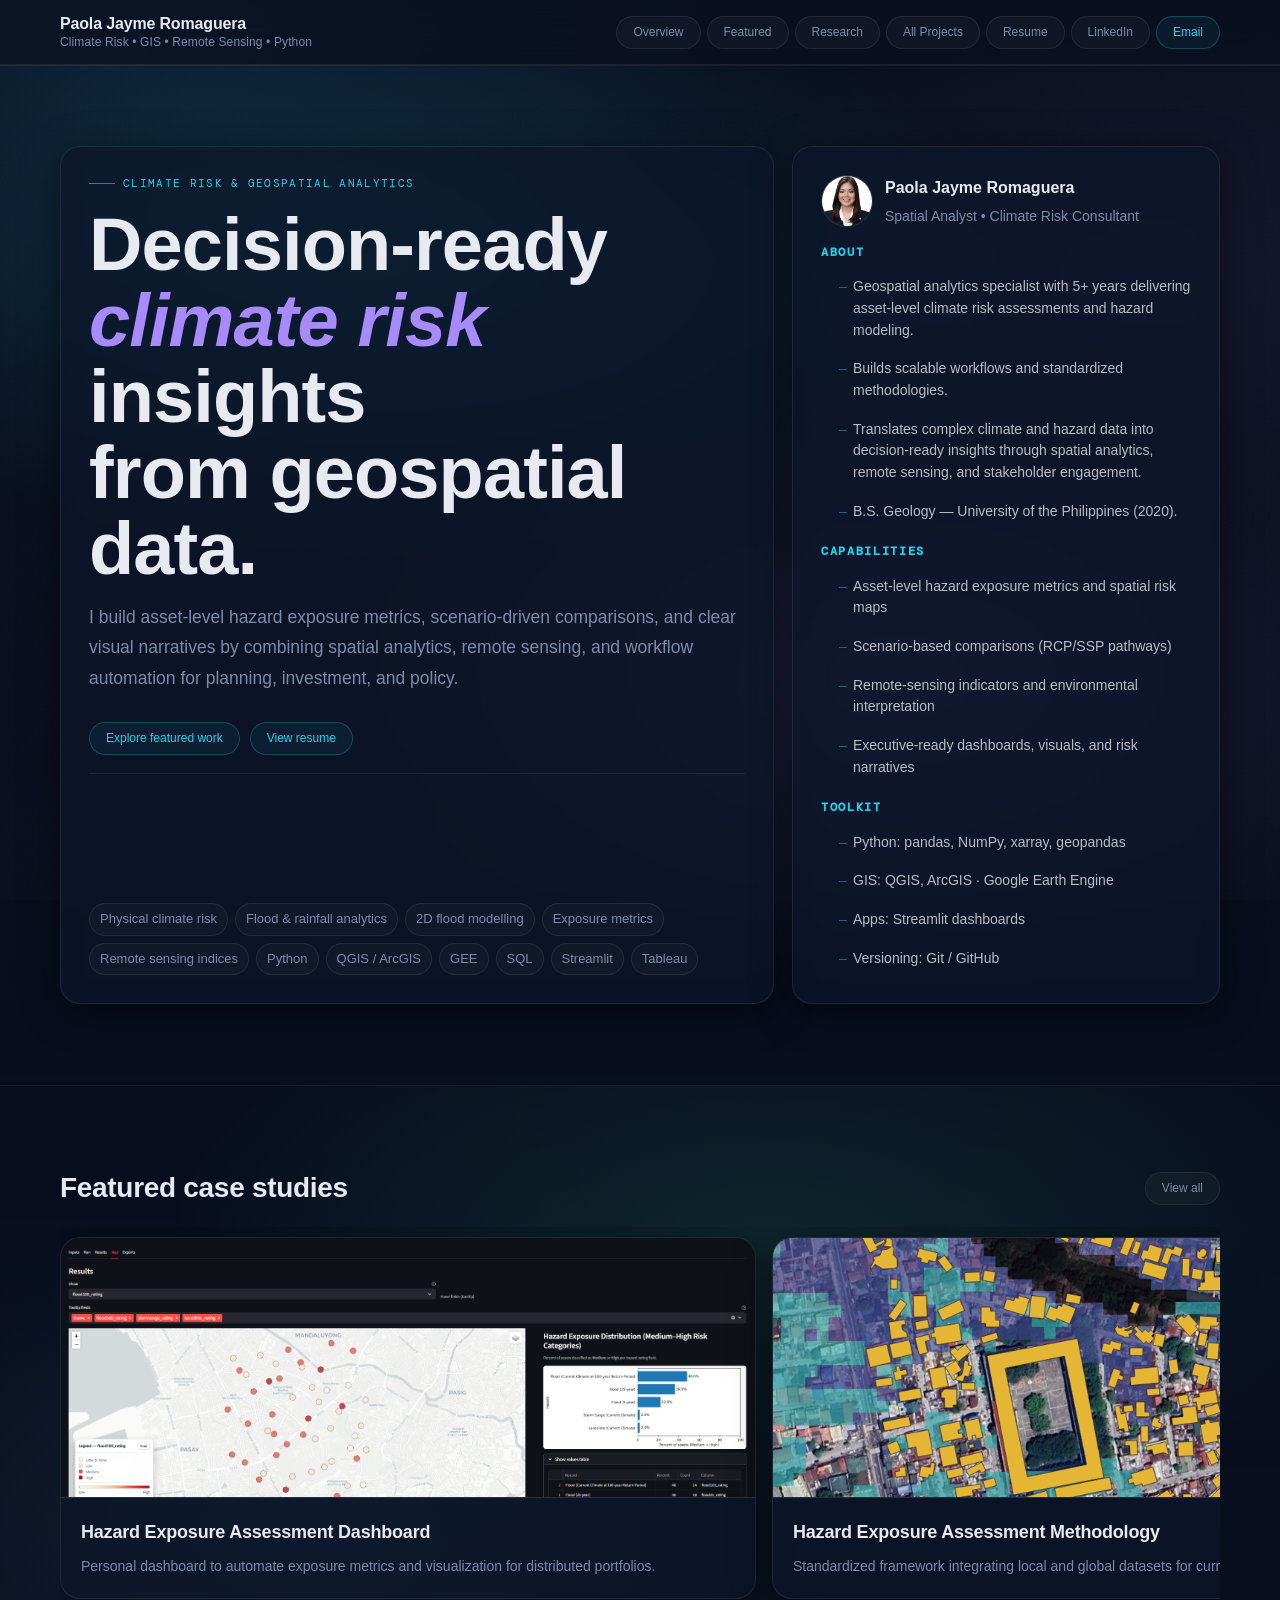
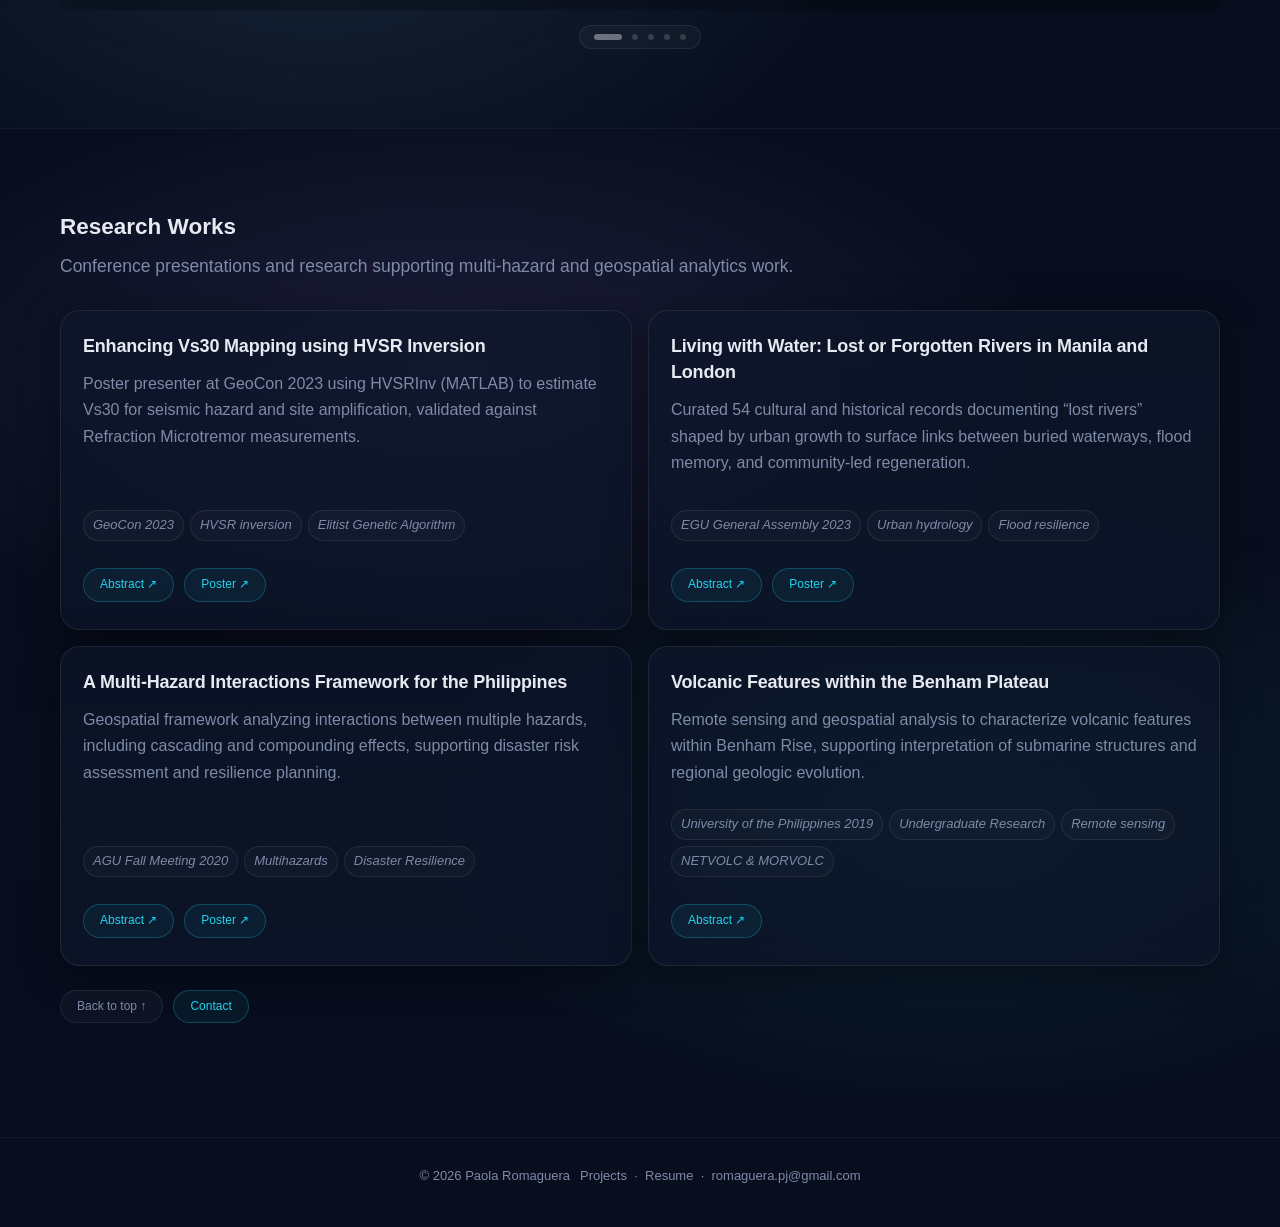
==== index.html @ 44c932e2 "Update index.html" ====
<!DOCTYPE html>
<html lang="en">
<head>
  <meta charset="utf-8" />
  <meta name="viewport" content="width=device-width,initial-scale=1" />
  <title>Paola Jayme Romaguera | Climate Risk &amp; Geospatial Analytics</title>
  <meta name="description" content="Portfolio of Paola Romaguera — climate risk modeling, GIS, remote sensing, and geospatial analytics for evidence-based decision-making." />

  <meta property="og:type" content="website" />
  <meta property="og:site_name" content="Paola Jayme Romaguera" />
  <meta property="og:title" content="Paola Jayme Romaguera | Climate Risk • GIS • Remote Sensing • Python" />
  <meta property="og:description" content="Portfolio: climate risk analytics, GIS automation, remote sensing, and multi-hazard exposure assessments." />
  <meta property="og:url" content="https://pjmromaguera.github.io/" />
  <meta property="og:image" content="https://pjmromaguera.github.io/assets/og-home.png" />
  <meta property="og:image:width" content="1200" />
  <meta property="og:image:height" content="630" />

  <link rel="stylesheet" href="style.css" />

  <link rel="preconnect" href="https://fonts.googleapis.com" />
  <link rel="preconnect" href="https://fonts.gstatic.com" crossorigin />
  <link href="https://fonts.googleapis.com/css2?family=DM+Serif+Display:ital@0;1&family=DM+Mono:wght@400;500&family=Instrument+Sans:ital,wght@0,400;0,500;0,600;1,400&display=swap" rel="stylesheet" />

  <style>
    :root{
      --bg:#080e1e;
      --surface:rgba(13,22,42,.70);
      --surface2:rgba(255,255,255,.03);
      --line:rgba(255,255,255,.08);
      --line2:rgba(255,255,255,.04);
      --text:#e8eaf2;
      --muted:#7e8ba8;
      --accent:#22d3ee;
      --accent2:#a78bfa;
      --accent3:#34d399;
      --radius:18px;
      --shadow:0 8px 40px rgba(0,0,0,.45);
    }

    *,*::before,*::after{ box-sizing:border-box; margin:0; padding:0; }

    html{
      scroll-behavior:smooth;
      background:var(--bg);
      color:var(--text);
      font-family:'Instrument Sans',sans-serif;
      font-size:15px;
      line-height:1.65;
    }

    body{
      min-height:100vh;
      background:
        radial-gradient(ellipse 1100px 600px at 10% 5%, rgba(34,211,238,.10), transparent 55%),
        radial-gradient(ellipse 800px 500px at 90% 30%, rgba(167,139,250,.09), transparent 55%),
        var(--bg);
    }

    body::before{
      content:'';
      position:fixed;
      inset:0;
      background-image:url("data:image/svg+xml,%3Csvg xmlns='http://www.w3.org/2000/svg' width='200' height='200'%3E%3Cfilter id='n'%3E%3CfeTurbulence type='fractalNoise' baseFrequency='0.75' numOctaves='4' stitchTiles='stitch'/%3E%3C/filter%3E%3Crect width='200' height='200' filter='url(%23n)' opacity='0.03'/%3E%3C/svg%3E");
      pointer-events:none;
      z-index:0;
    }

    a{ color:var(--accent); text-decoration:none; }
    a:hover{ text-decoration:underline; }

    @media (prefers-reduced-motion: reduce){
      html{ scroll-behavior:auto; }
      .reveal{ opacity:1 !important; transform:none !important; transition:none !important; }
      .hcard{ transition:none !important; }
      .hcard:hover{ transform:none !important; }
      .hcard-media img{ transition:none !important; }
      .parallax{ transform:none !important; }
    }

    .container{ position:relative; z-index:1; }
    .wide{ max-width:1200px; margin:0 auto; padding:0 20px; }
    body .container{ max-width:none; padding:0; }

    .nav{
      position:sticky;
      top:0;
      z-index:1000;
      background:rgba(11,16,32,.72);
      backdrop-filter:blur(14px);
      -webkit-backdrop-filter:blur(14px);
      border-bottom:1px solid var(--line);
      padding:14px;
      margin: 0;
    }

    .nav .wide{
      display:flex;
      align-items:center;
      justify-content:space-between;
      gap:25px;
    }

    .brand-name{
      display:flex;
      flex-direction:column;
      line-height:1.3;
    }
    .brand-name strong{
      font-size:16px;
      font-weight:700;
      color:var(--text);
      letter-spacing:-.01em;
    }
    .brand-name span{
      font-size:12px;
      color:var(--muted);
    }

    html, body{ overflow-x: visible; }

    .nav-links{
      display:flex;
      align-items:center;
      gap:6px;
      flex-wrap:wrap;
    }

    .pill{
      display:inline-flex;
      align-items:center;
      padding:6px 16px;
      border:1px solid var(--line);
      border-radius:999px;
      font-size:12px;
      font-weight:500;
      color:var(--muted);
      background:rgba(255,255,255,.03);
      transition:color .18s, border-color .18s, background .18s;
      cursor:pointer;
      text-decoration:none;
      white-space:nowrap;
    }
    .pill:hover{
      color:var(--text);
      border-color:rgba(255,255,255,.18);
      background:rgba(255,255,255,.06);
      text-decoration:none;
    }
    .pill.primary{
      color:var(--accent);
      border-color:rgba(34,211,238,.25);
      background:rgba(34,211,238,.06);
    }
    .pill.primary:hover{
      background:rgba(34,211,238,.12);
      border-color:rgba(34,211,238,.4);
    }
    .pill[aria-current="page"]{
      color:var(--text);
      border-color:rgba(255,255,255,.18);
      background:rgba(255,255,255,.06);
    }

    .chapter{
      padding:80px 0;
      position:relative;
      background:transparent;
      border-top:1px solid rgba(255,255,255,.06);
    }
    @media (max-width:860px){
      .chapter{ padding:52px 0; }
    }

    .chapter::after{
      content:"";
      position:absolute;
      inset:0;
      background:var(--scene-bg, transparent);
      pointer-events:none;
      z-index:0;
    }
    .chapter > *{ position:relative; z-index:1; }

    #top{ --scene-bg:
      radial-gradient(1200px 520px at 30% 20%, rgba(34,211,238,.14), transparent 55%),
      radial-gradient(900px 520px at 70% 60%, rgba(167,139,250,.12), transparent 60%),
      linear-gradient(180deg, rgba(11,16,32,.22), rgba(11,16,32,0));
    }

    #featured{ --scene-bg:
      radial-gradient(1100px 520px at 60% 25%, rgba(52,211,153,.12), transparent 55%),
      radial-gradient(900px 520px at 25% 70%, rgba(125,211,252,.10), transparent 60%),
      linear-gradient(180deg, rgba(11,16,32,.18), rgba(11,16,32,0));
    }

    #research{ --scene-bg:
      radial-gradient(1100px 520px at 35% 25%, rgba(167,139,250,.13), transparent 55%),
      radial-gradient(900px 520px at 75% 70%, rgba(34,211,238,.10), transparent 60%),
      linear-gradient(180deg, rgba(11,16,32,.18), rgba(11,16,32,0));
    }

    .hero-grid{
      display:grid;
      grid-template-columns:1.25fr .75fr;
      gap:18px;
      align-items:stretch;
    }
    @media (max-width:980px){
      .hero-grid{ grid-template-columns:1fr; }
    }

    .feature{
      border:1px solid var(--line);
      border-radius:calc(var(--radius) + 2px);
      background:var(--surface);
      box-shadow:var(--shadow);
      padding:28px;
      overflow:hidden;
      display:flex;
      flex-direction:column;
      backdrop-filter:blur(10px);
      -webkit-backdrop-filter:blur(10px);
    }

    .feature-left .tags{ margin-top:auto; }
    .feature-right{ justify-content:space-between; }

    .header-eyebrow{
      display:inline-flex;
      align-items:center;
      gap:8px;
      font-family:'DM Mono', monospace;
      font-size:11px;
      letter-spacing:.12em;
      text-transform:uppercase;
      color:var(--accent);
      margin-bottom:14px;
      align-self:flex-start;
    }
    .header-eyebrow::before{
      content:'';
      display:inline-block;
      width:26px;
      height:1px;
      background:var(--accent);
      opacity:.6;
    }

    .super{
      font-size:clamp(40px, 6vw, 74px);
      line-height:1.03;
      letter-spacing:-.9px;
      margin:0 0 14px;
    }
    .super em{ font-style:italic; color:var(--accent2); }

    .lede2{
      color:var(--muted);
      font-size:clamp(14px, 1.45vw, 17.5px);
      max-width:76ch;
      margin:0 0 18px;
      line-height:1.75;
    }

    .sep{
      border:none;
      border-top:1px solid var(--line);
      margin:20px 0;
    }

    .tags{
      display:flex;
      flex-wrap:wrap;
      gap:7px;
    }
    .tag{
      font-size:13px;
      padding:5px 10px;
      border:1px solid var(--line);
      border-radius:999px;
      color:var(--muted);
      background:rgba(255,255,255,.025);
      white-space:nowrap;
    }

    .profile{
      display:flex;
      align-items:center;
      gap:12px;
      margin-bottom:16px;
    }
    .avatar{
      width:52px;
      height:52px;
      border-radius:50%;
      overflow:hidden;
      flex-shrink:0;
      border:1.5px solid var(--line);
    }
    .avatar img{ width:100%; height:100%; object-fit:cover; display:block; }

    .profile-meta{
      display:flex;
      
      flex-direction:column;
      gap:2px;
    }
    .profile-meta strong{ font-size:16px; font-weight:600; color:var(--text); }
    .profile-meta span{ font-size:14px; color:var(--muted); }

    .quicklist{ margin-bottom:14px; }
    .quicklist:last-child{ margin-bottom:0; }
    .quicklist h3{
      font-family:'DM Mono', monospace;
      font-size:12px;
      letter-spacing:.14em;
      text-transform:uppercase;
      color:var(--accent);
      margin-bottom:8px;
    }
    .quicklist ul{
      list-style:none;
      display:flex;
      flex-direction:column;
      gap:5px;
    }
    .quicklist ul li{
      font-size:14px;
      color:rgba(232,234,242,.78);
      padding-left:14px;
      position:relative;
      line-height:1.55;
    }
    .quicklist ul li::before{
      content:'–';
      position:absolute;
      left:0;
      color:var(--accent);
      opacity:.45;
    }

    .row{
      display:flex;
      gap:10px;
      align-items:center;
      flex-wrap:wrap;
      margin-top:10px;
    }

    .reveal{
      opacity:0;
      transform:translateY(18px);
      transition:opacity .75s ease, transform .75s ease;
      will-change:opacity, transform;
    }
    .reveal.in{
      opacity:1;
      transform:translateY(0);
    }

    .parallax{ will-change:transform; transform:translateY(0px); }

    .section-head{
      display:flex;
      align-items:center;
      justify-content:space-between;
      gap:12px;
      margin-bottom:16px;
    }
    .section-head h2{
      margin:0;
   
      font-size:28px;
      letter-spacing:-.3px;
    }

    .carousel{ margin-top:4px; }

    .carousel-track{
      display:flex;
      gap:16px;
      overflow-x:auto;
      overflow-y:hidden;
      padding:10px 0 12px;
      scroll-snap-type:x mandatory;
      scroll-padding:50%;
      -webkit-overflow-scrolling:touch;
      scrollbar-width:none;
      cursor:grab;
    }
    .carousel-track:active{ cursor:grabbing; }
    .carousel-track::-webkit-scrollbar{ display:none; }

    .carousel-track .hcard{
      scroll-snap-align:center;
      flex:0 0 72%;
      max-width:720px;
    }
    @media (min-width:1100px){
      .carousel-track .hcard{ flex-basis:60%; max-width:760px; }
    }
    @media (max-width:640px){
      .carousel-track .hcard{ flex-basis:90%; max-width:none; }
    }

    .hcard{
      display:flex;
      flex-direction:column;
      border:1px solid var(--line);
      border-radius:calc(var(--radius) + 2px);
      background:var(--surface);
      box-shadow:var(--shadow);
      overflow:hidden;
      text-decoration:none;
      color:var(--text);
      transition:transform .2s ease, box-shadow .2s ease;
      backdrop-filter:blur(10px);
      -webkit-backdrop-filter:blur(10px);
    }
    .hcard:hover{
      transform:translateY(-4px);
      box-shadow:0 20px 60px rgba(0,0,0,.5);
      text-decoration:none;
    }
    .hcard-media{
      height:260px;
      border-bottom:1px solid var(--line);
      overflow:hidden;
      background:rgba(255,255,255,.03);
      flex-shrink:0;
    }
    .hcard-media img{
      width:100%;
      height:100%;
      object-fit:cover;
      display:block;
      transition:transform .4s ease;
    }
    .hcard:hover .hcard-media img{ transform:scale(1.03); }

    .hcard-body{ padding:20px; }
    .hcard-body h3{
      margin:0 0 8px;
      font-size:18px;
      letter-spacing:-.2px;
      color:var(--text);
    }
    .hcard-body p{
      margin:0;
      color:var(--muted);
      font-size:14px;
      line-height:1.65;
    }

    .carousel-indicator{
      display:flex;
      justify-content:center;
      margin-top:14px;
    }
    .indicator-track{
      display:flex;
      align-items:center;
      gap:10px;
      padding:8px 14px;
      border:1px solid var(--line);
      background:rgba(255,255,255,.03);
      border-radius:999px;
    }
    .ind-dot{
      width:6px;
      height:6px;
      border-radius:999px;
      background:rgba(255,255,255,.18);
      transition:width .22s ease, background .22s ease;
      opacity:.85;
      cursor:pointer;
    }
    .ind-dot.active{
      width:28px;
      background:rgba(255,255,255,.38);
      opacity:1;
    }

    .research-row{
      display:grid;
      grid-template-columns:repeat(2, minmax(0, 1fr));
      gap:16px;
      margin-top:28px;
    }
    @media (max-width:820px){
      .research-row{ grid-template-columns:1fr; }
    }

    .research-card{
      border:1px solid var(--line);
      border-radius:calc(var(--radius) + 2px);
      background:var(--surface);
      padding:22px;
      display:flex;
      flex-direction:column;
      gap:12px;
      transition:border-color .2s, transform .2s ease;
      backdrop-filter:blur(10px);
      -webkit-backdrop-filter:blur(10px);
    }
    .research-card:hover{
      border-color:rgba(255,255,255,.16);
      transform:translateY(-2px);
    }
    .research-card h3{
      font-size:18px;
      font-weight:600;
      line-height:1.45;
      color:var(--text);
      margin:0;
    }
    .research-card p{
      font-size:16px;
      color:var(--muted);
      line-height:1.65;
      margin:0;
      flex:1;
    }

    .kws{ display:flex; flex-wrap:wrap; gap:6px; }
    .kw{
      display:inline-flex;
      align-items:center;
      padding:4px 9px;
      border:1px solid var(--line);
      border-radius:999px;
      font-size:13px;
      color:var(--muted);
      background:rgba(255,255,255,.025);
      white-space:nowrap;
    }
    .kw em{ font-style:italic; }

    .footer{
      padding:28px 0 40px;
      border-top:1px solid var(--line2);
    }
    .footer-inner{
      display:flex;
      justify-content:space-between;
      align-items:center;
      gap:10px;
      flex-wrap:wrap;
      font-size:13px;
      color:var(--muted);
    }
    .footer-inner a{ color:var(--muted); }
    .footer-inner a:hover{ color:var(--text); }
  </style>
</head>

<body>
  <div class="container">

<header class="nav" role="navigation">
  <div class="wide" style="display:flex;align-items:center;justify-content:space-between;gap:16px;">
    <div class="brand">
      <div class="brand-name">
        <strong>Paola Jayme Romaguera</strong>
        <span>Climate Risk • GIS • Remote Sensing • Python</span>
      </div>
    </div>

    <nav class="nav-links" aria-label="Primary">
      <a class="pill" href="index.html#top">Overview</a>
      <a class="pill" href="index.html#featured">Featured</a>
      <a class="pill" href="index.html#research">Research</a>
      <a class="pill" href="projects.html">All Projects</a>
      <a class="pill" href="resume.html">Resume</a>
      <a class="pill" href="https://www.linkedin.com/in/pjromaguera" target="_blank" rel="noopener">LinkedIn</a>
      <a class="pill primary" href="mailto:romaguera.pj@gmail.com">Email</a>
    </nav>
  </div>
</header>

    <main>

      <section class="chapter" id="top" aria-labelledby="overview-heading">
        <div class="wide">
          <div class="hero-grid">

            <div class="feature feature-left reveal">
              <div class="header-eyebrow">Climate Risk &amp; Geospatial Analytics</div>

              <h1 class="super" id="overview-heading">
                Decision-ready <em>climate risk</em> insights<br />
                from geospatial data.
              </h1>

              <p class="lede2">
                I build asset-level hazard exposure metrics, scenario-driven comparisons, and clear visual narratives by
                combining spatial analytics, remote sensing, and workflow automation for planning, investment, and policy.
              </p>

              <div class="row">
                <a class="pill primary" href="#featured">Explore featured work</a>
                <a class="pill primary" href="resume.html">View resume</a>
              </div>

              <hr class="sep" aria-hidden="true" />

              <div class="tags" aria-label="Skills and tools">
                <span class="tag">Physical climate risk</span>
                <span class="tag">Flood &amp; rainfall analytics</span>
                <span class="tag">2D flood modelling</span>
                <span class="tag">Exposure metrics</span>
                <span class="tag">Remote sensing indices</span>
                <span class="tag">Python</span>
                <span class="tag">QGIS / ArcGIS</span>
                <span class="tag">GEE</span>
                <span class="tag">SQL</span>
                <span class="tag">Streamlit</span>
                <span class="tag">Tableau</span>
              </div>
            </div>

 <div class="feature feature-right reveal">
            <div class="profile">
              <div class="avatar">
                <img
                  src="assets/romaguera-headshot.jpg"
                  alt="Headshot of Paola Romaguera"
                  width="52" height="52"
                  loading="eager"
                />
              </div>
              <div class="profile-meta">
                <strong>Paola Jayme Romaguera</strong>
                <span>Spatial Analyst • Climate Risk Consultant</span>
              </div>
            </div>

            <div class="quicklist">
              <h3>About</h3>
              <ul>
                <li>Geospatial analytics specialist with 5+ years delivering asset-level climate risk assessments and hazard modeling.</li>
                <li>Builds scalable workflows and standardized methodologies.</li>
                <li>Translates complex climate and hazard data into decision-ready insights through spatial analytics, remote sensing, and stakeholder engagement.</li>
                <li>B.S. Geology — University of the Philippines (2020).</li>
              </ul>
            </div>

            <div class="quicklist">
              <h3>Capabilities</h3>
              <ul>
                <li>Asset-level hazard exposure metrics and spatial risk maps</li>
                <li>Scenario-based comparisons (RCP/SSP pathways)</li>
                <li>Remote-sensing indicators and environmental interpretation</li>
                <li>Executive-ready dashboards, visuals, and risk narratives</li>
              </ul>
            </div>

            <div class="quicklist">
              <h3>Toolkit</h3>
              <ul>
                <li>Python: pandas, NumPy, xarray, geopandas</li>
                <li>GIS: QGIS, ArcGIS · Google Earth Engine</li>
                <li>Apps: Streamlit dashboards</li>
                <li>Versioning: Git / GitHub</li>
              </ul>
            </div>
          </div>

        </div>
      </div>
    </section>


      <section class="chapter" id="featured" aria-labelledby="featured-heading">
        <div class="wide">

          <div class="section-head reveal">
            <h2 id="featured-heading">Featured case studies</h2>
            <a class="pill" href="projects.html">View all</a>
          </div>

          <div class="carousel reveal" role="region" aria-roledescription="carousel" aria-label="Featured projects">
            <div class="carousel-track" id="featuredTrack" aria-live="polite">

              <a class="hcard" href="project-dashboard.html">
                <div class="hcard-media">
                  <img src="assets/app-cover.png" alt="Hazard Exposure Dashboard cover" width="720" height="260" loading="lazy" />
                </div>
                <div class="hcard-body">
                  <h3>Hazard Exposure Assessment Dashboard</h3>
                  <p>Personal dashboard to automate exposure metrics and visualization for distributed portfolios.</p>
                </div>
              </a>

              <a class="hcard" href="project-methodology.html">
                <div class="hcard-media">
                  <img src="assets/method-cover.png" alt="Methodology cover" width="720" height="260" loading="lazy" />
                </div>
                <div class="hcard-body">
                  <h3>Hazard Exposure Assessment Methodology</h3>
                  <p>Standardized framework integrating local and global datasets for current and future scenarios.</p>
                </div>
              </a>

              <a class="hcard" href="project-turbidity.html">
                <div class="hcard-media">
                  <img src="assets/turbidity.png" alt="Turbidity cover" width="720" height="260" loading="lazy" />
                </div>
                <div class="hcard-body">
                  <h3>River Turbidity Assessment</h3>
                  <p>Mapped turbidity patterns in GEE to identify potential siltation zones.</p>
                </div>
              </a>

              <a class="hcard" href="project-flo2d.html">
                <div class="hcard-media">
                  <img src="assets/Flood Modelling.png" alt="FLO-2D cover" width="720" height="260" loading="lazy" />
                </div>
                <div class="hcard-body">
                  <h3>2D Flood Modeling (FLO-2D)</h3>
                  <p>Hydrodynamic simulations producing flood depth and extent maps.</p>
                </div>
              </a>

              <a class="hcard" href="project-eddies.html">
                <div class="hcard-media">
                  <img src="assets/eddies.png" alt="Eddies cover" width="720" height="260" loading="lazy" />
                </div>
                <div class="hcard-body">
                  <h3>Ocean Eddy Detection</h3>
                  <p>Processed multi-year NetCDF datasets to detect mesoscale eddies and track lifecycle evolution.</p>
                </div>
              </a>

            </div>

            <div class="carousel-indicator" aria-hidden="true">
              <div class="indicator-track" id="indicatorTrack"></div>
            </div>
          </div>

        </div>
      </section>

      <section class="chapter" id="research" aria-labelledby="research-heading">
        <div class="wide">

          <div class="reveal">
            <h2 id="research-heading" style="margin:0 0 6px;">Research Works</h2>
            <p class="lede2" style="margin-bottom:0;">
              Conference presentations and research supporting multi-hazard and geospatial analytics work.
            </p>
          </div>

          <div class="research-row reveal">

            <article class="research-card">
              <h3>Enhancing Vs30 Mapping using HVSR Inversion</h3>
              <p>Poster presenter at GeoCon 2023 using HVSRInv (MATLAB) to estimate Vs30 for seismic hazard and site amplification, validated against Refraction Microtremor measurements.</p>
              <div class="kws">
                <span class="kw"><em>GeoCon 2023</em></span>
                <span class="kw"><em>HVSR inversion</em></span>
                <span class="kw"><em>Elitist Genetic Algorithm</em></span>
              </div>
              <div class="row">
                <a class="pill primary" href="https://geolsocphil.com/uploads/geocon/GeoCon%202023%20Abstract%20Volume%20-%20Posters.pdf" target="_blank" rel="noopener noreferrer">Abstract ↗</a>
                <a class="pill primary" href="assets/Geocon 2023_Poster_PJRomaguera.pdf" target="_blank" rel="noopener noreferrer">Poster ↗</a>
              </div>
            </article>

            <article class="research-card">
              <h3>Living with Water: Lost or Forgotten Rivers in Manila and London</h3>
              <p>Curated 54 cultural and historical records documenting “lost rivers” shaped by urban growth to surface links between buried waterways, flood memory, and community-led regeneration.</p>
              <div class="kws">
                <span class="kw"><em>EGU General Assembly 2023</em></span>
                <span class="kw"><em>Urban hydrology</em></span>
                <span class="kw"><em>Flood resilience</em></span>
              </div>
              <div class="row">
                <a class="pill primary" href="https://www.researchgate.net/publication/370203296_Living_with_water_Lost_or_Forgotten_Rivers_and_Waterbodies_in_Manila_and_London" target="_blank" rel="noopener noreferrer">Abstract ↗</a>
                <a class="pill primary" href="assets/LivingwithwaterLostorForgottenRiversandWaterbodiesinManilaandLondon.jpg" target="_blank" rel="noopener noreferrer">Poster ↗</a>
              </div>
            </article>

            <article class="research-card">
              <h3>A Multi-Hazard Interactions Framework for the Philippines</h3>
              <p>Geospatial framework analyzing interactions between multiple hazards, including cascading and compounding effects, supporting disaster risk assessment and resilience planning.</p>
              <div class="kws">
                <span class="kw"><em>AGU Fall Meeting 2020</em></span>
                <span class="kw"><em>Multihazards</em></span>
                <span class="kw"><em>Disaster Resilience</em></span>
              </div>
              <div class="row">
                <a class="pill primary" href="https://ui.adsabs.harvard.edu/abs/2020AGUFMNH0220002Y/abstract" target="_blank" rel="noopener noreferrer">Abstract ↗</a>
                <a class="pill primary" href="https://agu2020fallmeeting-agu.ipostersessions.com/default.aspx?s=BD-3E-22-DD-3F-89-6A-3C-60-9F-6B-02-8A-EE-24-DF" target="_blank" rel="noopener noreferrer">Poster ↗</a>
              </div>
            </article>

            <article class="research-card">
              <h3>Volcanic Features within the Benham Plateau</h3>
              <p>Remote sensing and geospatial analysis to characterize volcanic features within Benham Rise, supporting interpretation of submarine structures and regional geologic evolution.</p>
              <div class="kws">
                <span class="kw"><em>University of the Philippines 2019</em></span>
                <span class="kw"><em>Undergraduate Research</em></span>
                <span class="kw"><em>Remote sensing</em></span>
                <span class="kw"><em>NETVOLC &amp; MORVOLC</em></span>
              </div>
              <div class="row">
                <a class="pill primary" href="https://www.researchgate.net/publication/354760064_Characterization_of_Volcanic_Features_Within_Benham_Plateau_and_its_Implications_on_the_Evolution_of_the_Benham_Rise" target="_blank" rel="noopener noreferrer">Abstract ↗</a>
              </div>
            </article>



          </div>

          <div class="row reveal" style="margin-top:24px;">
            <a class="pill" href="#top">Back to top ↑</a>
            <a class="pill primary" href="mailto:romaguera.pj@gmail.com">Contact</a>
          </div>

        </div>
      </section>

    </main>

    <footer class="footer">
      <div class="wide footer-inner">
        <span>© <span id="y"></span> Paola Romaguera</span>
        <nav aria-label="Footer navigation">
          <a href="projects.html">Projects</a> &nbsp;·&nbsp;
          <a href="resume.html">Resume</a> &nbsp;·&nbsp;
          <a href="mailto:romaguera.pj@gmail.com">romaguera.pj@gmail.com</a>
        </nav>
      </div>
    </footer>

  </div>
  

  <script>

    
    document.getElementById('y').textContent = new Date().getFullYear();

    const revealIO = new IntersectionObserver((entries) => {
      entries.forEach(e => {
        if (e.isIntersecting) {
          e.target.classList.add('in');
          revealIO.unobserve(e.target);
        }
      });
    }, { threshold: 0.10, rootMargin: '0px 0px -8% 0px' });
    document.querySelectorAll('.reveal').forEach(el => revealIO.observe(el));

    const parallaxEls = document.querySelectorAll('[data-parallax]');
    function onScroll(){
      const y = window.scrollY || window.pageYOffset;
      parallaxEls.forEach(el => {
        const spd = parseFloat(el.getAttribute('data-parallax') || '0.12');
        el.style.transform = `translateY(${y * spd * 0.15}px)`;
      });
    }
    window.addEventListener('scroll', onScroll, { passive: true });
    onScroll();

    const sections = document.querySelectorAll('section[id]');
    const navLinks = document.querySelectorAll('.nav-links a.pill');
    const sectionIO = new IntersectionObserver((entries) => {
      entries.forEach(e => {
        if (!e.isIntersecting) return;
        navLinks.forEach(a => {
          if (a.getAttribute('href') === '#' + e.target.id) a.setAttribute('aria-current', 'page');
          else a.removeAttribute('aria-current');
        });
      });
    }, { threshold: 0.4 });
    sections.forEach(s => sectionIO.observe(s));

    (function(){
      const track = document.getElementById('featuredTrack');
      const ind   = document.getElementById('indicatorTrack');
      if (!track || !ind) return;

      const cards = Array.from(track.querySelectorAll('.hcard'));
      if (!cards.length) return;

      ind.innerHTML = '';
      const dots = cards.map((_, i) => {
        const d = document.createElement('span');
        d.className = 'ind-dot' + (i === 0 ? ' active' : '');
        d.setAttribute('role','button');
        d.setAttribute('tabindex','0');
        d.setAttribute('aria-label', `Go to item ${i+1}`);

        const go = () => cards[i].scrollIntoView({ behavior:'smooth', inline:'center', block:'nearest' });
        d.addEventListener('click', go);
        d.addEventListener('keydown', (e) => {
          if (e.key === 'Enter' || e.key === ' ') { e.preventDefault(); go(); }
        });

        ind.appendChild(d);
        return d;
      });

      function updateActive(){
        const center = track.scrollLeft + track.clientWidth / 2;
        let bestIdx = 0, bestDist = Infinity;
        cards.forEach((card, i) => {
          const dist = Math.abs((card.offsetLeft + card.clientWidth / 2) - center);
          if (dist < bestDist) { bestDist = dist; bestIdx = i; }
        });
        dots.forEach((d, i) => d.classList.toggle('active', i === bestIdx));
      }

      let ticking = false;
      track.addEventListener('scroll', () => {
        if (!ticking){
          requestAnimationFrame(() => { updateActive(); ticking = false; });
          ticking = true;
        }
      }, { passive:true });

      let isHovered = false;
      track.addEventListener('mouseenter', () => { isHovered = true; });
      track.addEventListener('mouseleave', () => { isHovered = false; });

      track.addEventListener('wheel', (e) => {
        if (!isHovered) return;
        if (Math.abs(e.deltaY) > Math.abs(e.deltaX)) {
          e.preventDefault();
          track.scrollLeft += e.deltaY;
        }
      }, { passive:false });

      let isDragging = false, startX = 0, startScroll = 0;
      track.addEventListener('mousedown', (e) => {
        isDragging = true;
        startX = e.pageX - track.offsetLeft;
        startScroll = track.scrollLeft;
        track.style.userSelect = 'none';
      });
      track.addEventListener('mousemove', (e) => {
        if (!isDragging) return;
        track.scrollLeft = startScroll - (e.pageX - track.offsetLeft - startX);
      });
      const endDrag = () => { isDragging = false; track.style.userSelect = ''; };
      track.addEventListener('mouseup', endDrag);
      track.addEventListener('mouseleave', endDrag);

      window.addEventListener('load',   () => setTimeout(updateActive, 60));
      window.addEventListener('resize', () => setTimeout(updateActive, 60));
    })();


    
  </script>
  
</body>
</html>
---- style.css ----
:root{
      --bg:#080e1e;
      --surface:rgba(13,22,42,.70);
      --surface2:rgba(255,255,255,.03);
      --line:rgba(255,255,255,.08);
      --line2:rgba(255,255,255,.04);
      --text:#e8eaf2;
      --muted:#7e8ba8;
      --accent:#22d3ee;
      --accent2:#a78bfa;
      --accent3:#34d399;
      --radius:18px;
      --shadow:0 8px 40px rgba(0,0,0,.45);
    }

*{ box-sizing:border-box; }
html, body { height:100%; }
html{ scroll-behavior:smooth; }

body{
  margin:0;
  font-family: 'Inter', sans-serif;
  background-color: var(--bg);
  color: var(--text);
  line-height:1.6;
}

a{ color:inherit; text-decoration:none; }
a:hover{ opacity:.92; }

/* Base container (your index.html overrides max-width on purpose) */
.container{
  max-width:1100px;
  margin:0 auto;
  padding:28px 20px 70px;
  background: transparent;
}

/* =========================================================
   HERO LAYOUT
   ========================================================= */

.hero{
  position: relative;
  display:grid;
  grid-template-columns: 1.2fr .8fr;
  gap:18px;
  align-items:stretch;
  margin-top:6px;

  min-height:620px; /* keeps both sides aligned */
}

.hero > .card{
  height:100%;
}


.hero-side{
  padding:18px;
  display:flex;
  flex-direction:column;
  gap:12px;
  height:100%;
}

.hero-side .card{
  flex:1;
}

    /* Nav matches index.html */
    .wide{ max-width:1200px; margin:0 auto; padding:0 20px; }

    .nav{
      position:sticky;
      top:0;
      z-index:1000;
      background:rgba(11,16,32,0.72);
      backdrop-filter:blur(14px);
      -webkit-backdrop-filter:blur(14px);
      border-bottom:1px solid var(--line);
      padding:14px 0;
      margin:0;
    }

    html, body{ overflow-x: visible; }

    .brand-name{
      display:flex;
      flex-direction:column;
      line-height:1.3;
    }
    .brand-name strong{
      font-size:14px;
      font-weight:700;
      color:var(--text);
      letter-spacing:-.01em;
    }
    .brand-name span{
      font-size:11px;
      color:var(--muted);
      letter-spacing:.01em;
    }

    .nav-links{
      display:flex;
      gap:6px;
      flex-wrap:wrap;
      align-items:center;
    }

    .pill{
      display:inline-flex;
      align-items:center;
      padding:6px 16px;
      border:1px solid var(--line);
      border-radius:999px;
      font-size:12px;
      font-weight:500;
      color:var(--muted);
      background:rgba(255,255,255,.03);
      cursor:pointer;
      transition:color .18s, border-color .18s, background .18s;
      text-decoration:none;
      white-space:nowrap;
    }
    .pill:hover{
      color:var(--text);
      border-color:rgba(255,255,255,.18);
      background:rgba(255,255,255,.06);
      text-decoration:none;
    }
    .pill.primary{
      color:var(--accent);
      border-color:rgba(34,211,238,.25);
      background:rgba(34,211,238,.06);
    }
    .pill.primary:hover{
      background:rgba(34,211,238,.12);
      border-color:rgba(34,211,238,.4);
    }
    .pill[aria-current="page"]{
      color:var(--text);
      border-color:rgba(255,255,255,.18);
      background:rgba(255,255,255,.06);
    }

    .pill[aria-current="page"]:hover{
      background: rgba(255,255,255,.12);
    }


/* CARD */
.card{
  background: rgba(15,26,43,.72);
  border:1px solid var(--line);
  border-radius: var(--radius);
  box-shadow: var(--shadow);
  overflow:hidden;
  backdrop-filter: blur(8px);
}

/* Common bits used across pages */
.kicker{
  display:inline-flex;
  align-items:center;
  gap:8px;
  font-size:12px;
  color:var(--muted);
  border:1px solid var(--line);
  padding:7px 10px;
  border-radius:999px;
  background: rgba(255,255,255,.03);
}

.dot{
  width:8px; height:8px;
  border-radius:999px;
  background: var(--accent2);
  box-shadow: 0 0 0 4px rgba(52,211,153,.12);
}

.tags{
  display:flex;
  flex-wrap:wrap;
  gap:8px;
  margin-top:12px;
}
.tag{
  font-size:14px;
  padding:8px 10px;
  border-radius:999px;
  border:1px solid var(--line);
  background: rgba(255,255,255,.03);
  color: var(--muted);
}

.profile{
  display:flex;
  gap:12px;
  align-items:center;
  padding:0px;
  border:0px solid var(--line);
 /* border-radius:16px;
  background: rgba(255,255,255,.03); */
}
.avatar{
  width:72px; height:72px;
    overflow:hidden;
  border:1px solid var(--line);
  border-radius:16px;
  background: rgba(255,255,255,.04);
  display:flex;
  align-items:center;
  justify-content:center;
  color:var(--muted);
  font-size:12px;
}
.avatar img{
  width:100%;
  height:100%;
  object-fit:cover;
  border-radius:16px;
  box-shadow:
    0 10px 35px rgba(0,0,0,.45),
    0 0 40px rgba(125,211,252,.08);
}

.profile-meta strong{ display:block; font-size:14px; }
.profile-meta span{ display:block; font-size:12px; color:var(--muted); margin-top:2px; }

/* .quicklist{
  padding:0px;
  border:0px solid var(--line);
  border-radius:0px;
  background: rgba(255,255,255,.03);
} */
.quicklist h3{
  margin:0 0 8px;
  font-size:13px;
  color:var(--text);
}
.quicklist ul{
  margin:0;
  padding-left:18px;
  color:var(--muted);
  font-size:13px;
}
.quicklist li{ margin:6px 0; }

.cta{
  margin-top:10px;
  display:flex;
  justify-content:space-between;
  align-items:center;
  gap:10px;
}
.small{
  font-size:12px;
  color:var(--muted);
}

hr.sep{
  border:none;
  border-top:1px solid var(--line);
  margin:18px 0;
}

/* ===== Reveal transition (used with JS that adds/removes .in) ===== */
.reveal{
  opacity:0;
  transform: translateY(18px);
  transition: opacity .8s ease, transform .8s ease;
  will-change: opacity, transform;
}
.reveal.in{
  opacity:1;
  transform: translateY(0);
}

/* ===== Gallery: centered, no stretching ===== */
.gallery{
  display:grid;
  grid-template-columns: 1fr;
  gap:18px;
  margin-top:12px;
}

/* hide spacer paragraphs if present */
.gallery p{ display:none; }

.gallery img{
  justify-self:center;
  max-width:100%;
  max-height:520px;
  width:auto;
  height:auto;
  object-fit:contain;
  border-radius:14px;
  border:1px solid var(--line);
  box-shadow: 0 10px 25px rgba(0,0,0,0.25);
}

@media (min-width: 900px){
  .gallery{ grid-template-columns: repeat(2, 1fr); }
}

/* =========================================================
   ONE-CARD FEATURED CAROUSEL (the one your index.html uses)
   ========================================================= */

.carousel{ margin-top: 10px; }

.carousel-track{
  display:flex;
  gap:16px;

  overflow-x:auto;
  overflow-y:hidden;

  scroll-snap-type: x mandatory;
  scroll-padding: 50%;
  -webkit-overflow-scrolling: touch;

  padding: 8px 0 8px;

  /* hide scrollbar */
  scrollbar-width:none;
}
.carousel-track::-webkit-scrollbar{ display:none; }

/* each card is “one at a time” centered */
.carousel-track .hcard{
  scroll-snap-align:center;
  flex: 0 0 78%;
  max-width: 720px;
  margin: 0 auto;
}

@media (min-width: 1100px){
  .carousel-track .hcard{
    flex-basis: 62%;
    max-width: 760px;
  }
}

@media (max-width: 640px){
  .carousel-track .hcard{
    flex-basis: 92%;
    max-width: none;
  }
}

/* Card style */
.hcard{
  display:flex;
  flex-direction: column;
  border: 1px solid var(--line);
  border-radius: calc(var(--radius) + 6px);
  background: rgba(15,26,43,.55);
  box-shadow: var(--shadow);
  overflow: hidden;
  text-decoration:none;
  transition: transform .18s ease, box-shadow .18s ease;
}
.hcard:hover{
  transform: translateY(-3px);
  box-shadow: 0 18px 60px rgba(0,0,0,.45);
}

.hcard-media{
  height: 280px;
  border-bottom: 1px solid var(--line);
  overflow:hidden;
  background: rgba(255,255,255,.03);
}
.hcard-media img{
  width:100%;
  height:100%;
  object-fit:cover;
  display:block;
}

.hcard-body{ padding:18px; }
.hcard-body h3{
  margin:0 0 8px;
  font-size:18px;
  letter-spacing:-.2px;
}
.hcard-body p{
  margin:0;
  color: var(--muted);
  font-size:14px;
  line-height:1.65;
}

/* Pagination indicator */
.carousel-indicator{
  display:flex;
  justify-content:center;
  margin-top:12px;
}
.indicator-track{
  display:flex;
  align-items:center;
  gap:10px;
  padding:8px 12px;
  border:1px solid var(--line);
  background: rgba(255,255,255,.03);
  border-radius:999px;
}
.ind-dot{
  width:6px;
  height:6px;
  border-radius:999px;
  background: rgba(255,255,255,.18);
  transition: width .22s ease, background .22s ease, opacity .22s ease;
  opacity:.85;
  cursor:pointer;
}
.ind-dot.active{
  width:30px;
  background: rgba(255,255,255,.35);
  opacity:1;
}

/* FEATURED header (used in index) */
.feature-head{
  display:flex;
  align-items:center;
  justify-content:space-between;
  gap:12px;
  margin-bottom:12px;
}
.feature-head h2{
  margin:0;
  font-size:28px;
  letter-spacing:-.3px;
}

/* =========================================================
   Research / Tiles helpers (index.html uses .tile/.tiles)
   ========================================================= */

/* ===== Research: one-row, uniform cards (no carousel) ===== */
.research-row{
  display: grid;
  grid-template-columns: repeat(2, minmax(0, 1fr));
  gap: 14px;
  margin-top: 14px;
  align-items: stretch; /* equal height cards */
}

/* On smaller screens, wrap naturally */
@media (max-width: 980px){
  .research-row{ grid-template-columns: repeat(2, minmax(0, 1fr)); }
}
@media (max-width: 640px){
  .research-row{ grid-template-columns: 1fr; }
}

.research-card{
  border: 1px solid var(--line);
  border-radius: calc(var(--radius) + 6px);
  background: rgba(15,26,43,.55);
  box-shadow: var(--shadow);
  padding: 18px;

  display: flex;
  flex-direction: column;
  gap: 10px;

  min-height: 320px; /* optional: makes them feel uniform */
}

.research-card h3{
  margin: 0;
  font-size: 18px;
  letter-spacing: -.2px;
}

.research-card p{
  margin: 0;
  color: var(--muted);
  font-size: 14px;
  line-height: 1.65;

  /* optional: keep descriptions visually consistent */
  display: -webkit-box;
  -webkit-line-clamp: 4;
  -webkit-box-orient: vertical;
  overflow: hidden;
}

.research-card .kws{
  margin-top: auto; /* pushes kws + buttons down */
}

.research-card .row{
  margin-top: 10px;
}
.research-card .row{
  min-height: 44px; /* keeps CTA row consistent */
  align-items: center;
}
/* ===== PROJECT CARD  ===== */

.project{
  display:flex;
  flex-direction:column;
  overflow:hidden;
}

/* Image container */
.project .cover{
  height:200px;
  overflow:hidden;
  border-bottom:1px solid var(--line);
}

.project .cover img{
  width:100%;
  height:100%;
  object-fit:cover;
  display:block;
}

/* Content padding */
.project .content{
  padding:20px;
  display:flex;
  flex-direction:column;
  gap:12px;
  flex:1;
}

/* Title */
.project h3{
  margin:0;
  font-size:18px;
  line-height:1.35;
}

/* Description */
.project p{
  margin:0;
  color:var(--muted);
  font-size:14px;
  line-height:1.65;
}

/* Tags spacing */
.project .meta{
  display:flex;
  flex-wrap:wrap;
  gap:8px;
  margin-top:6px;
}

/* CTA always bottom aligned */
.project .cta{
  margin-top:auto;
  display:flex;
  justify-content:space-between;
  align-items:center;
  padding-top:10px;
  border-top:1px solid rgba(255,255,255,.05);
}

.table-wrap{
  overflow-x:auto;
  margin-top:12px;
}

.dataset-table{
  width:100%;
  border-collapse:collapse;
  font-size:14px;
  border:1px solid var(--line);
  border-radius:16px;
  overflow:hidden;
  background:rgba(255,255,255,.03);
}

.dataset-table th{
  text-align:left;
  padding:14px;
  background:rgba(255,255,255,.04);
  border-bottom:1px solid var(--line);
  font-weight:600;
}

.dataset-table td{
  padding:14px;
  border-bottom:1px solid rgba(255,255,255,.06);
  color:var(--muted);
}

.dataset-table tr:last-child td{
  border-bottom:none;
}

.dataset-table tr:hover{
  background:rgba(255,255,255,.03);
}

/* FOOTER */
.footer{
  margin-top:34px;
  padding-top:18px;
  border-top:1px solid var(--line);
  color:var(--muted);
  font-size:12px;
  display:flex;
  flex-wrap:wrap;
  gap:10px;
  justify-content:space-between;
}
.footer a{ color:var(--text); }

/* Accessibility: reduce motion */
@media (prefers-reduced-motion: reduce){
  *{ transition:none !important; scroll-behavior:auto !important; }
}
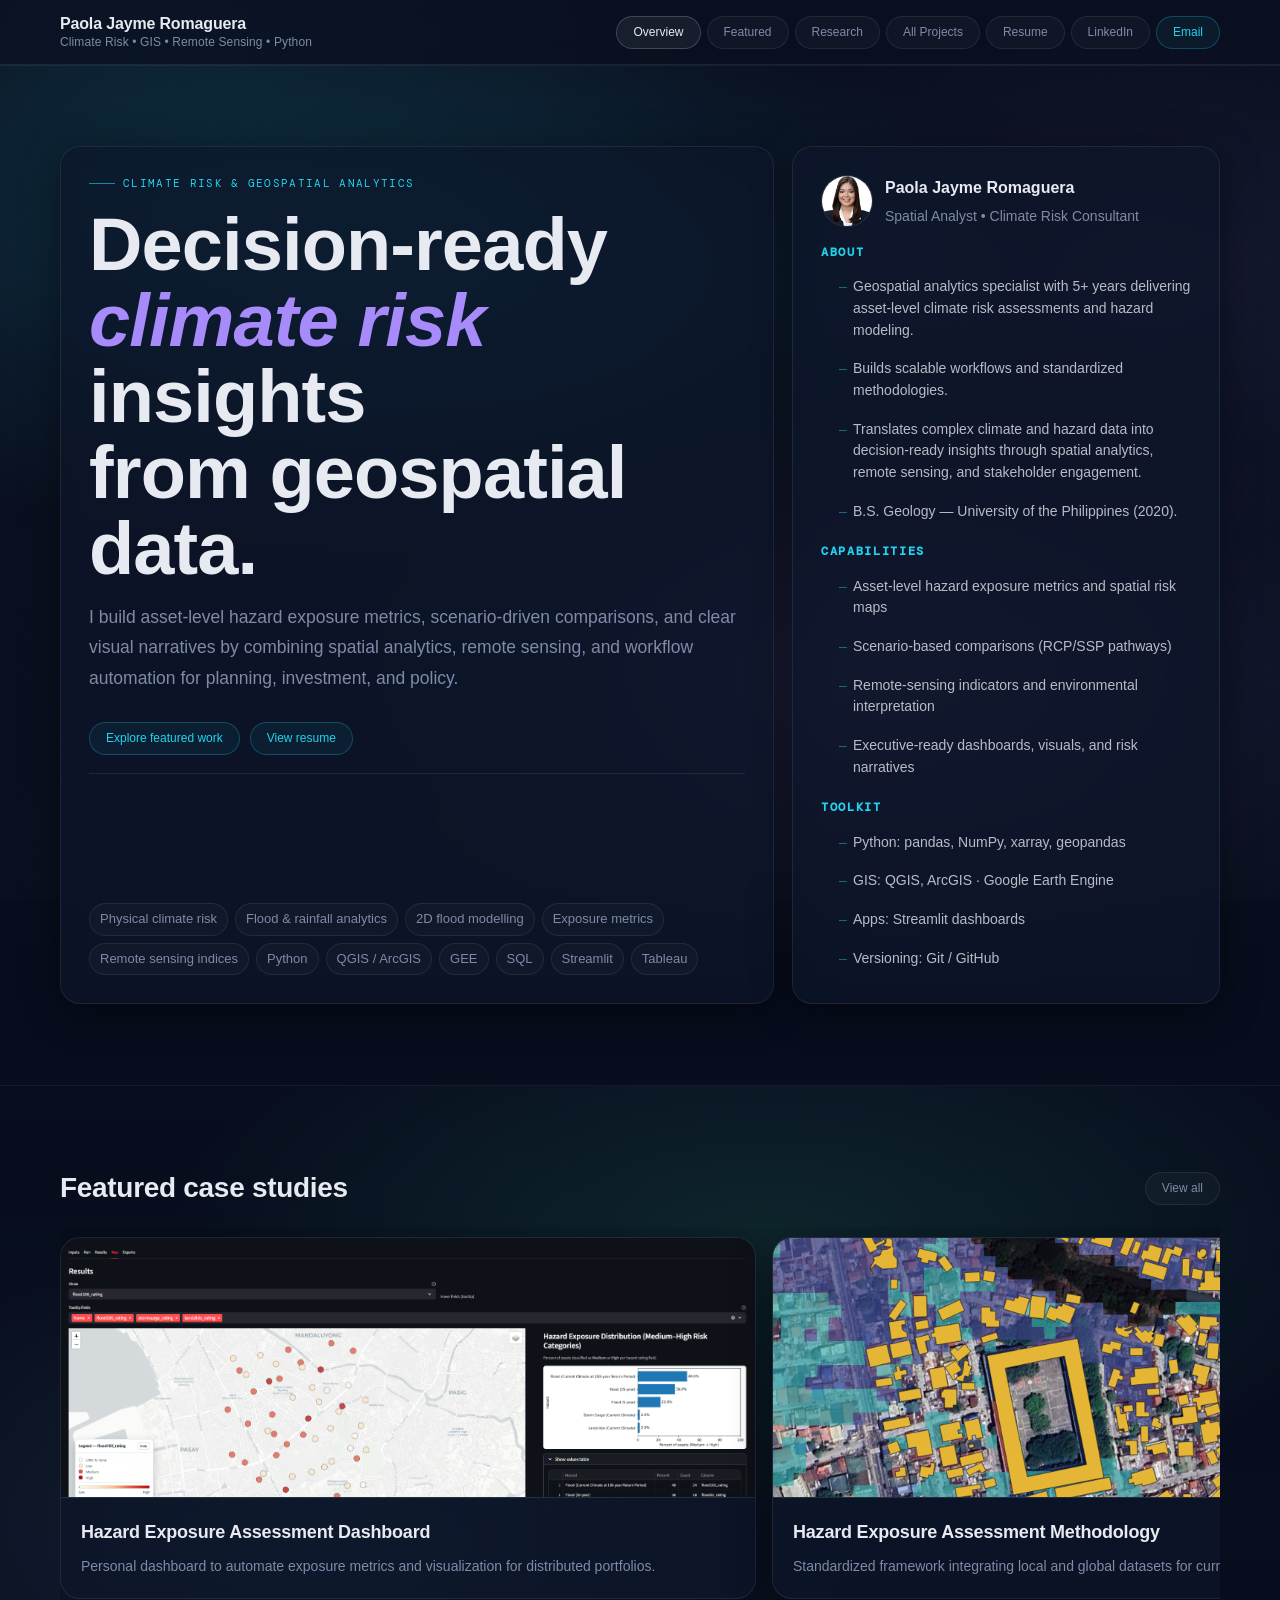
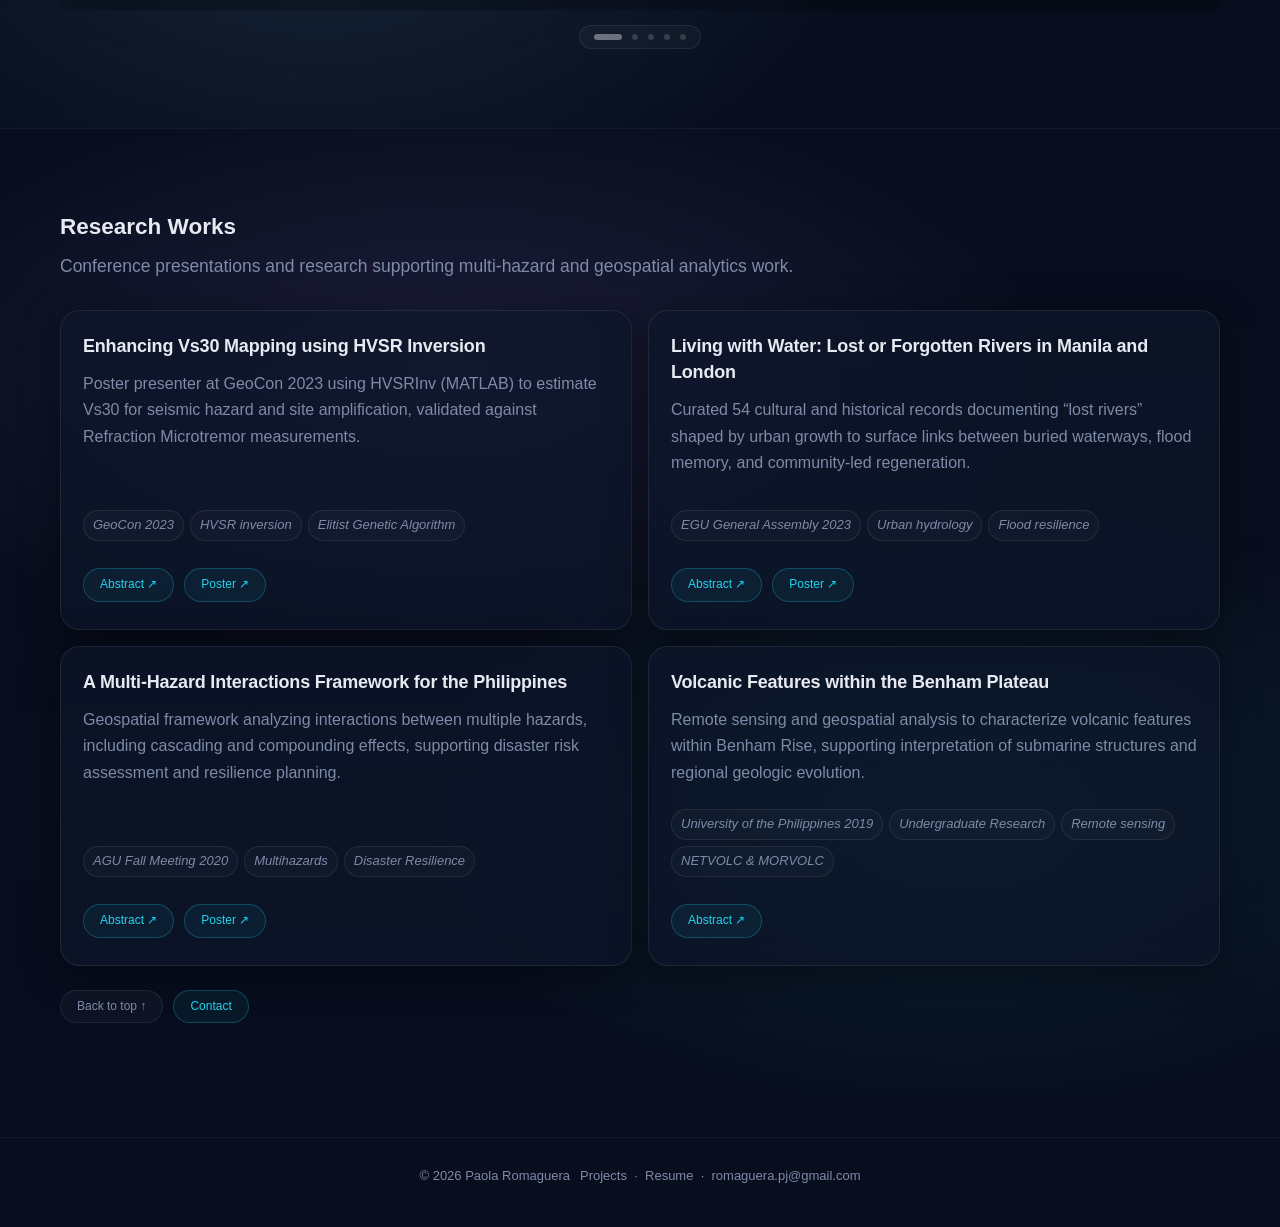
==== commit 4668a436: "Update index.html" ====
--- a/index.html
+++ b/index.html
@@ -567,9 +567,9 @@
     </div>
 
     <nav class="nav-links" aria-label="Primary">
-      <a class="pill" href="index.html#top">Overview</a>
-      <a class="pill" href="index.html#featured">Featured</a>
-      <a class="pill" href="index.html#research">Research</a>
+      <a class="pill" href="#top">Overview</a>
+      <a class="pill" href="#featured">Featured</a>
+      <a class="pill" href="#research">Research</a>
       <a class="pill" href="projects.html">All Projects</a>
       <a class="pill" href="resume.html">Resume</a>
       <a class="pill" href="https://www.linkedin.com/in/pjromaguera" target="_blank" rel="noopener">LinkedIn</a>
@@ -864,18 +864,6 @@
     window.addEventListener('scroll', onScroll, { passive: true });
     onScroll();
 
-    const sections = document.querySelectorAll('section[id]');
-    const navLinks = document.querySelectorAll('.nav-links a.pill');
-    const sectionIO = new IntersectionObserver((entries) => {
-      entries.forEach(e => {
-        if (!e.isIntersecting) return;
-        navLinks.forEach(a => {
-          if (a.getAttribute('href') === '#' + e.target.id) a.setAttribute('aria-current', 'page');
-          else a.removeAttribute('aria-current');
-        });
-      });
-    }, { threshold: 0.4 });
-    sections.forEach(s => sectionIO.observe(s));
 
     (function(){
       const track = document.getElementById('featuredTrack');
@@ -955,6 +943,45 @@
 
     
   </script>
-  
+<script>
+window.addEventListener("DOMContentLoaded", () => {
+
+  const chapters = document.querySelectorAll(".chapter[id]");
+  const navLinks = document.querySelectorAll(".nav-links a.pill");
+
+  if (!chapters.length || !navLinks.length) return;
+
+  function setActive(id){
+    navLinks.forEach(link => {
+      const href = link.getAttribute("href") || "";
+
+      if (!href.startsWith("#")) return;
+
+      if (href === "#" + id){
+        link.setAttribute("aria-current","page");
+      } else {
+        link.removeAttribute("aria-current");
+      }
+    });
+  }
+
+  const observer = new IntersectionObserver((entries)=>{
+    const visible = entries.filter(e => e.isIntersecting);
+    if(!visible.length) return;
+
+    visible.sort((a,b)=> b.intersectionRatio - a.intersectionRatio);
+
+    setActive(visible[0].target.id);
+
+  },{
+    threshold:[0.25,0.4,0.55,0.7]
+  });
+
+  chapters.forEach(chapter => observer.observe(chapter));
+
+  setActive(chapters[0].id);
+
+});
+</script>
 </body>
 </html>
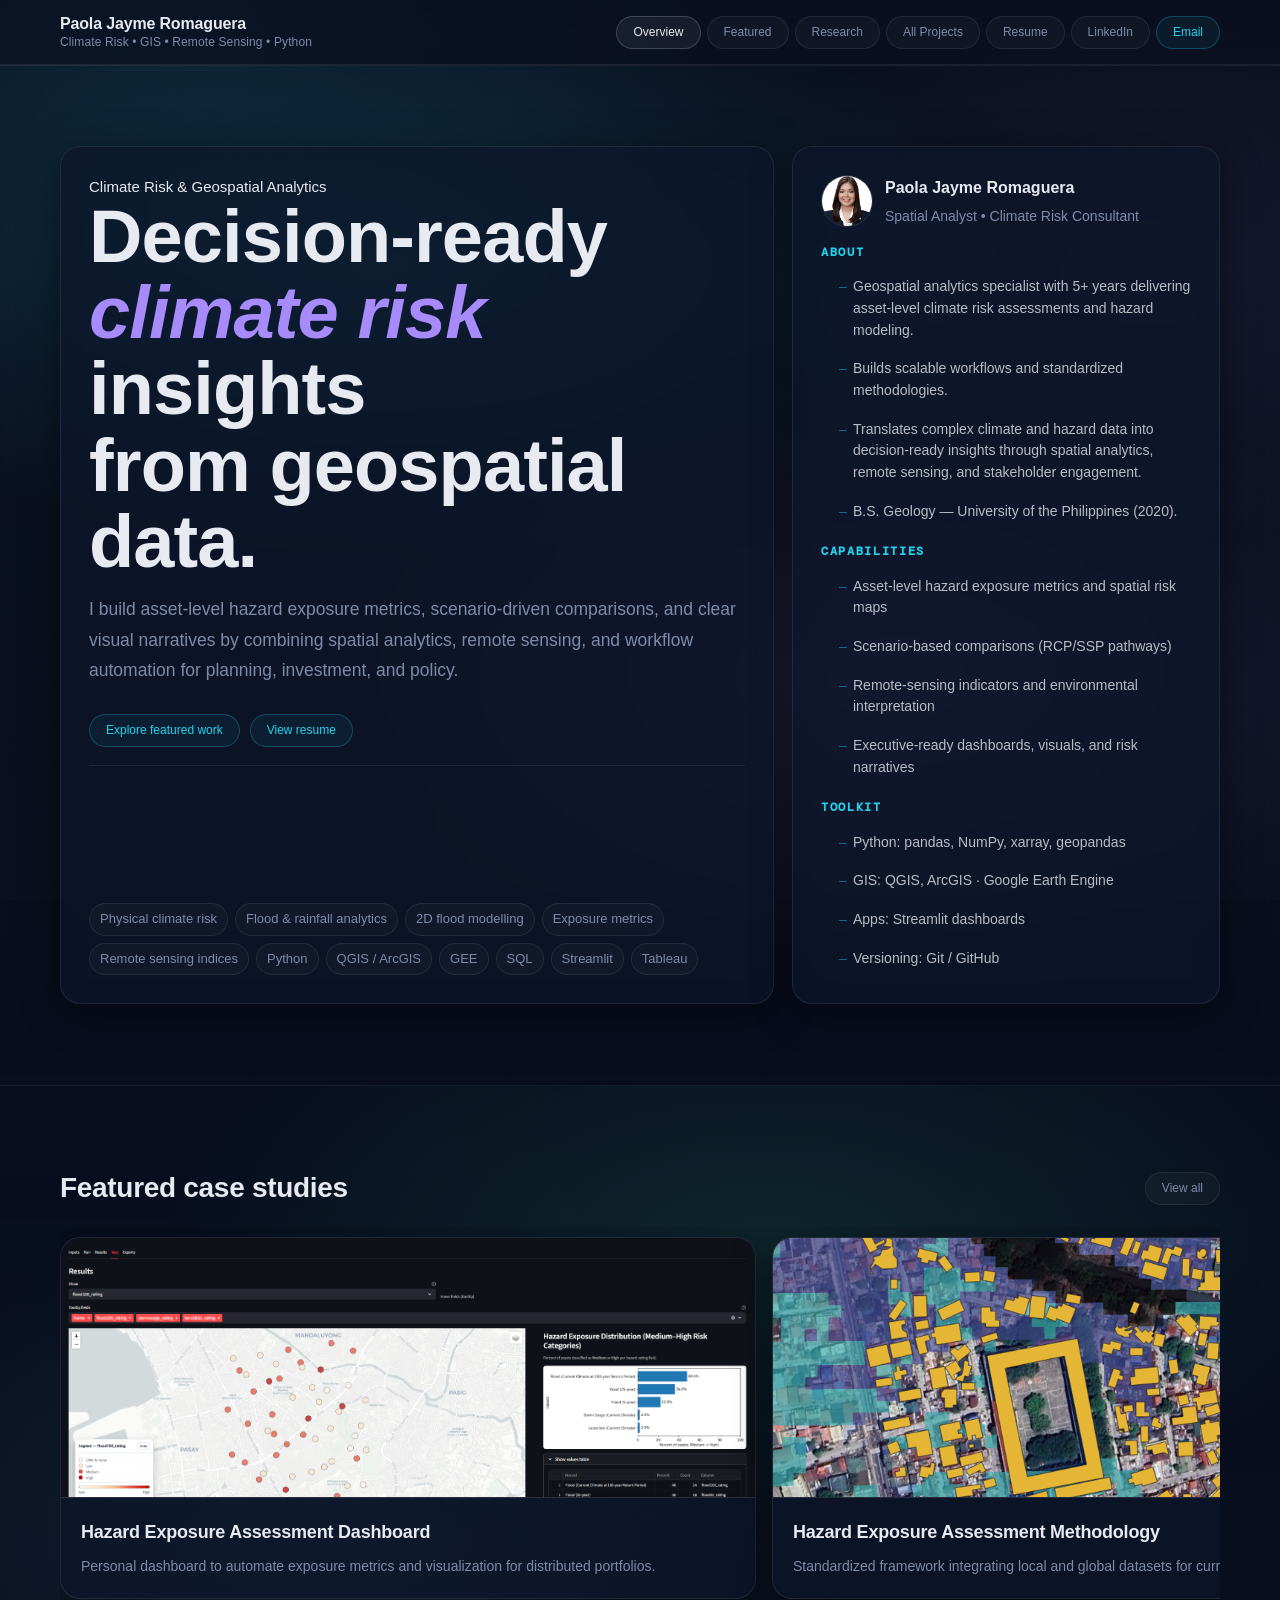
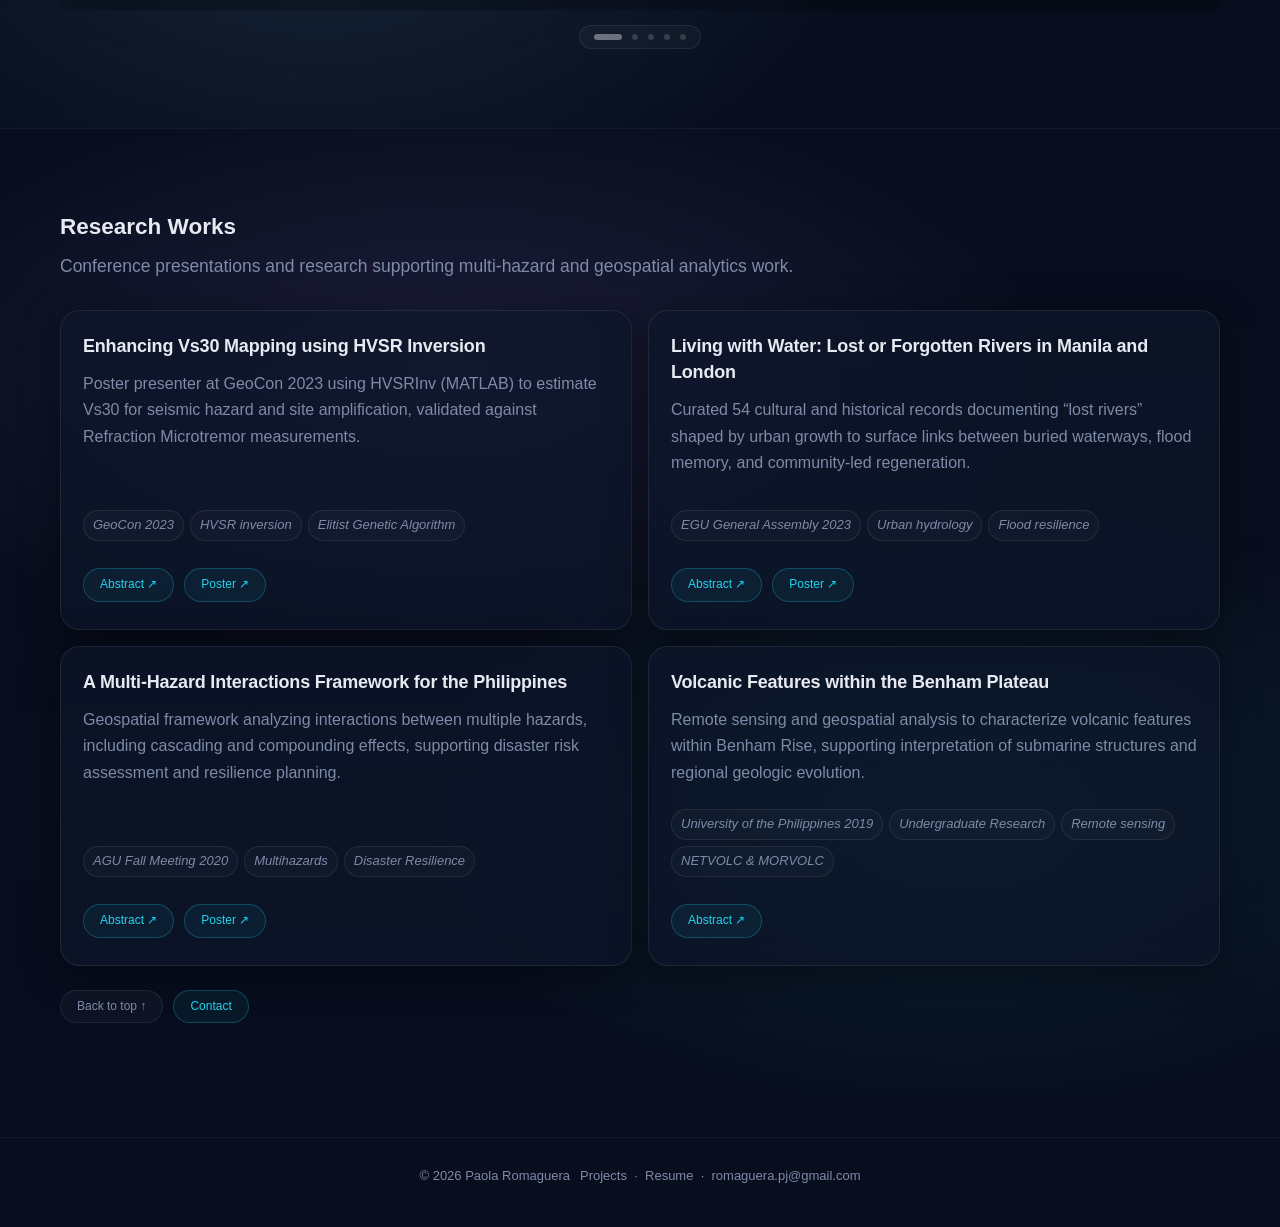
==== commit 01547880: "Update index.html" ====
--- a/index.html
+++ b/index.html
@@ -98,7 +98,7 @@
       align-items:center;
       justify-content:space-between;
       gap:25px;
-    }
+    } 
 
     .brand-name{
       display:flex;
@@ -224,7 +224,7 @@
 
     .feature-left .tags{ margin-top:auto; }
     .feature-right{ justify-content:space-between; }
-
+/* Image container
     .header-eyebrow{
       display:inline-flex;
       align-items:center;
@@ -245,7 +245,7 @@
       background:var(--accent);
       opacity:.6;
     }
-
+ */
     .super{
       font-size:clamp(40px, 6vw, 74px);
       line-height:1.03;
@@ -947,39 +947,53 @@
 window.addEventListener("DOMContentLoaded", () => {
 
   const chapters = document.querySelectorAll(".chapter[id]");
-  const navLinks = document.querySelectorAll(".nav-links a.pill");
+  const navLinks = document.querySelectorAll(".nav-links a.pill[href^='#']");
 
   if (!chapters.length || !navLinks.length) return;
 
   function setActive(id){
-    navLinks.forEach(link => {
-      const href = link.getAttribute("href") || "";
-
-      if (!href.startsWith("#")) return;
-
-      if (href === "#" + id){
+    navLinks.forEach(link=>{
+      if(link.getAttribute("href")==="#"+id){
         link.setAttribute("aria-current","page");
-      } else {
+      }else{
         link.removeAttribute("aria-current");
       }
     });
   }
 
-  const observer = new IntersectionObserver((entries)=>{
-    const visible = entries.filter(e => e.isIntersecting);
-    if(!visible.length) return;
-
-    visible.sort((a,b)=> b.intersectionRatio - a.intersectionRatio);
-
-    setActive(visible[0].target.id);
-
-  },{
-    threshold:[0.25,0.4,0.55,0.7]
-  });
-
-  chapters.forEach(chapter => observer.observe(chapter));
-
-  setActive(chapters[0].id);
+  function updateActive(){
+    const mid = window.innerHeight * 0.45;
+
+    let best = null;
+    let bestDist = Infinity;
+
+    chapters.forEach(ch=>{
+      const rect = ch.getBoundingClientRect();
+      const center = rect.top + rect.height/2;
+      const dist = Math.abs(center - mid);
+
+      if(dist < bestDist){
+        bestDist = dist;
+        best = ch;
+      }
+    });
+
+    if(best) setActive(best.id);
+  }
+
+  let ticking=false;
+
+  window.addEventListener("scroll",()=>{
+    if(!ticking){
+      requestAnimationFrame(()=>{
+        updateActive();
+        ticking=false;
+      });
+      ticking=true;
+    }
+  },{passive:true});
+
+  updateActive();
 
 });
 </script>
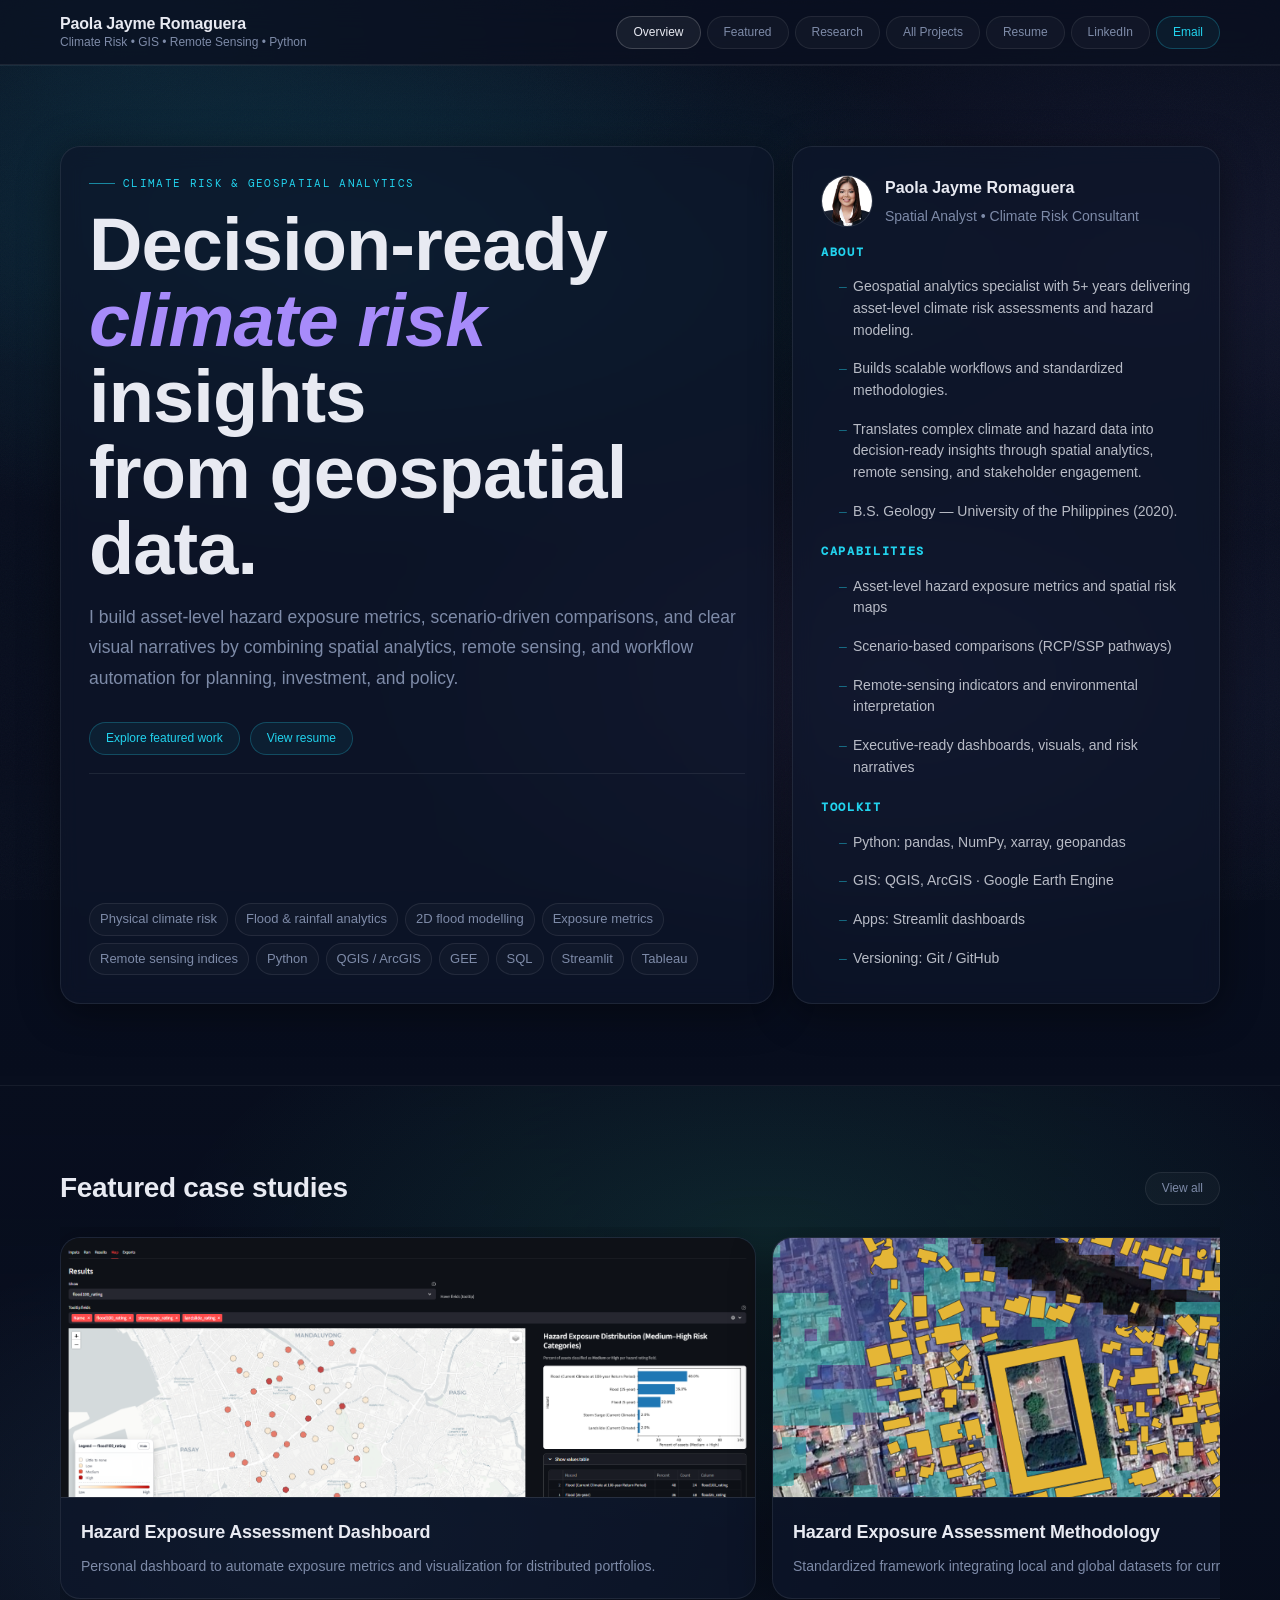
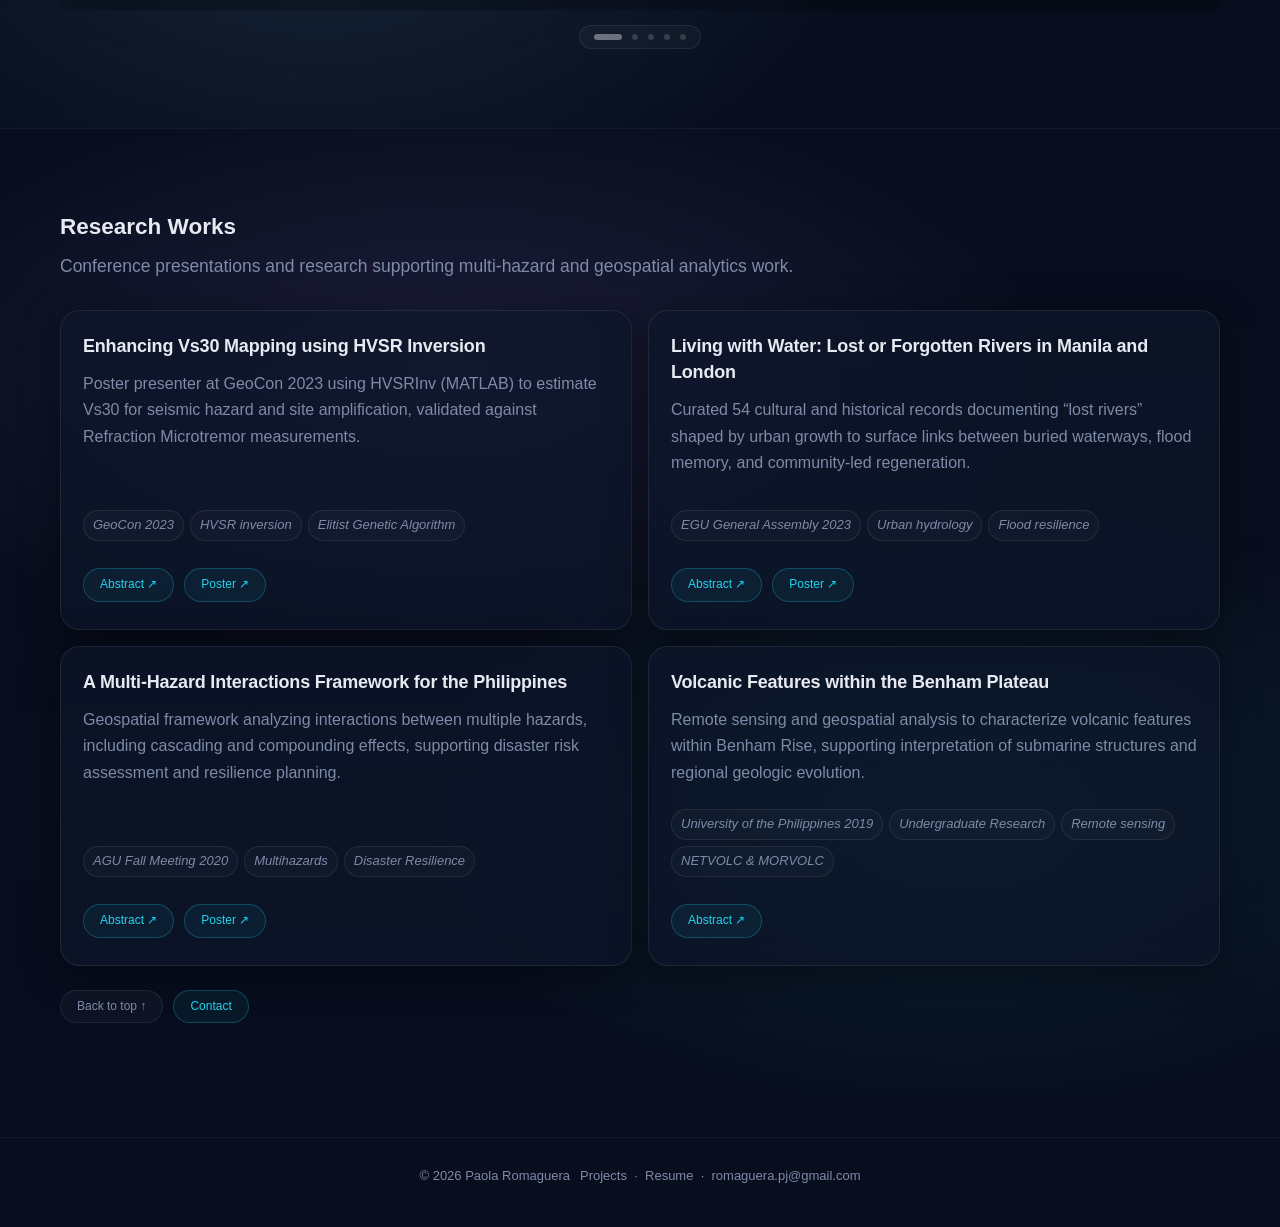
==== commit 54378af1: "Change project title" ====
--- a/index.html
+++ b/index.html
@@ -707,7 +707,7 @@
                   <img src="assets/turbidity.png" alt="Turbidity cover" width="720" height="260" loading="lazy" />
                 </div>
                 <div class="hcard-body">
-                  <h3>River Turbidity Assessment</h3>
+                  <h3>Spatiotemporal Analysis of Monthly Rainfall Effects on River Turbidity</h3>
                   <p>Mapped turbidity patterns in GEE to identify potential siltation zones.</p>
                 </div>
               </a>
--- a/style.css
+++ b/style.css
@@ -70,7 +70,7 @@
 
     /* Nav matches index.html */
     .wide{ max-width:1200px; margin:0 auto; padding:0 20px; }
-
+    body .container{ max-width:none; padding:0; }
     .nav{
       position:sticky;
       top:0;
@@ -83,24 +83,31 @@
       margin:0;
     }
 
-    html, body{ overflow-x: visible; }
-
+  
+
+    .nav .wide{
+      display:flex;
+      align-items:center;
+      justify-content:space-between;
+      gap:25px;
+    } 
     .brand-name{
       display:flex;
       flex-direction:column;
       line-height:1.3;
     }
     .brand-name strong{
-      font-size:14px;
+      font-size:16px;
       font-weight:700;
       color:var(--text);
       letter-spacing:-.01em;
     }
     .brand-name span{
-      font-size:11px;
+      font-size:12px;
       color:var(--muted);
-      letter-spacing:.01em;
-    }
+    }
+
+  html, body{ overflow-x: visible; }
 
     .nav-links{
       display:flex;
@@ -161,17 +168,26 @@
 }
 
 /* Common bits used across pages */
-.kicker{
-  display:inline-flex;
-  align-items:center;
-  gap:8px;
-  font-size:12px;
-  color:var(--muted);
-  border:1px solid var(--line);
-  padding:7px 10px;
-  border-radius:999px;
-  background: rgba(255,255,255,.03);
-}
+.header-eyebrow{
+      display:inline-flex;
+      align-items:center;
+      gap:8px;
+      font-family:'DM Mono', monospace;
+      font-size:11px;
+      letter-spacing:.12em;
+      text-transform:uppercase;
+      color:var(--accent);
+      margin-bottom:14px;
+      align-self:flex-start;
+    }
+    .header-eyebrow::before{
+      content:'';
+      display:inline-block;
+      width:26px;
+      height:1px;
+      background:var(--accent);
+      opacity:.6;
+    }
 
 .dot{
   width:8px; height:8px;
@@ -183,16 +199,17 @@
 .tags{
   display:flex;
   flex-wrap:wrap;
-  gap:8px;
-  margin-top:12px;
-}
+  gap:7px;
+  }
 .tag{
   font-size:14px;
-  padding:8px 10px;
+  padding:5px 10px;
   border-radius:999px;
   border:1px solid var(--line);
-  background: rgba(255,255,255,.03);
-  color: var(--muted);
+  border-radius:999px;
+  color:var(--muted);
+  background:rgba(255,255,255,.025);
+  white-space:nowrap;
 }
 
 .profile{
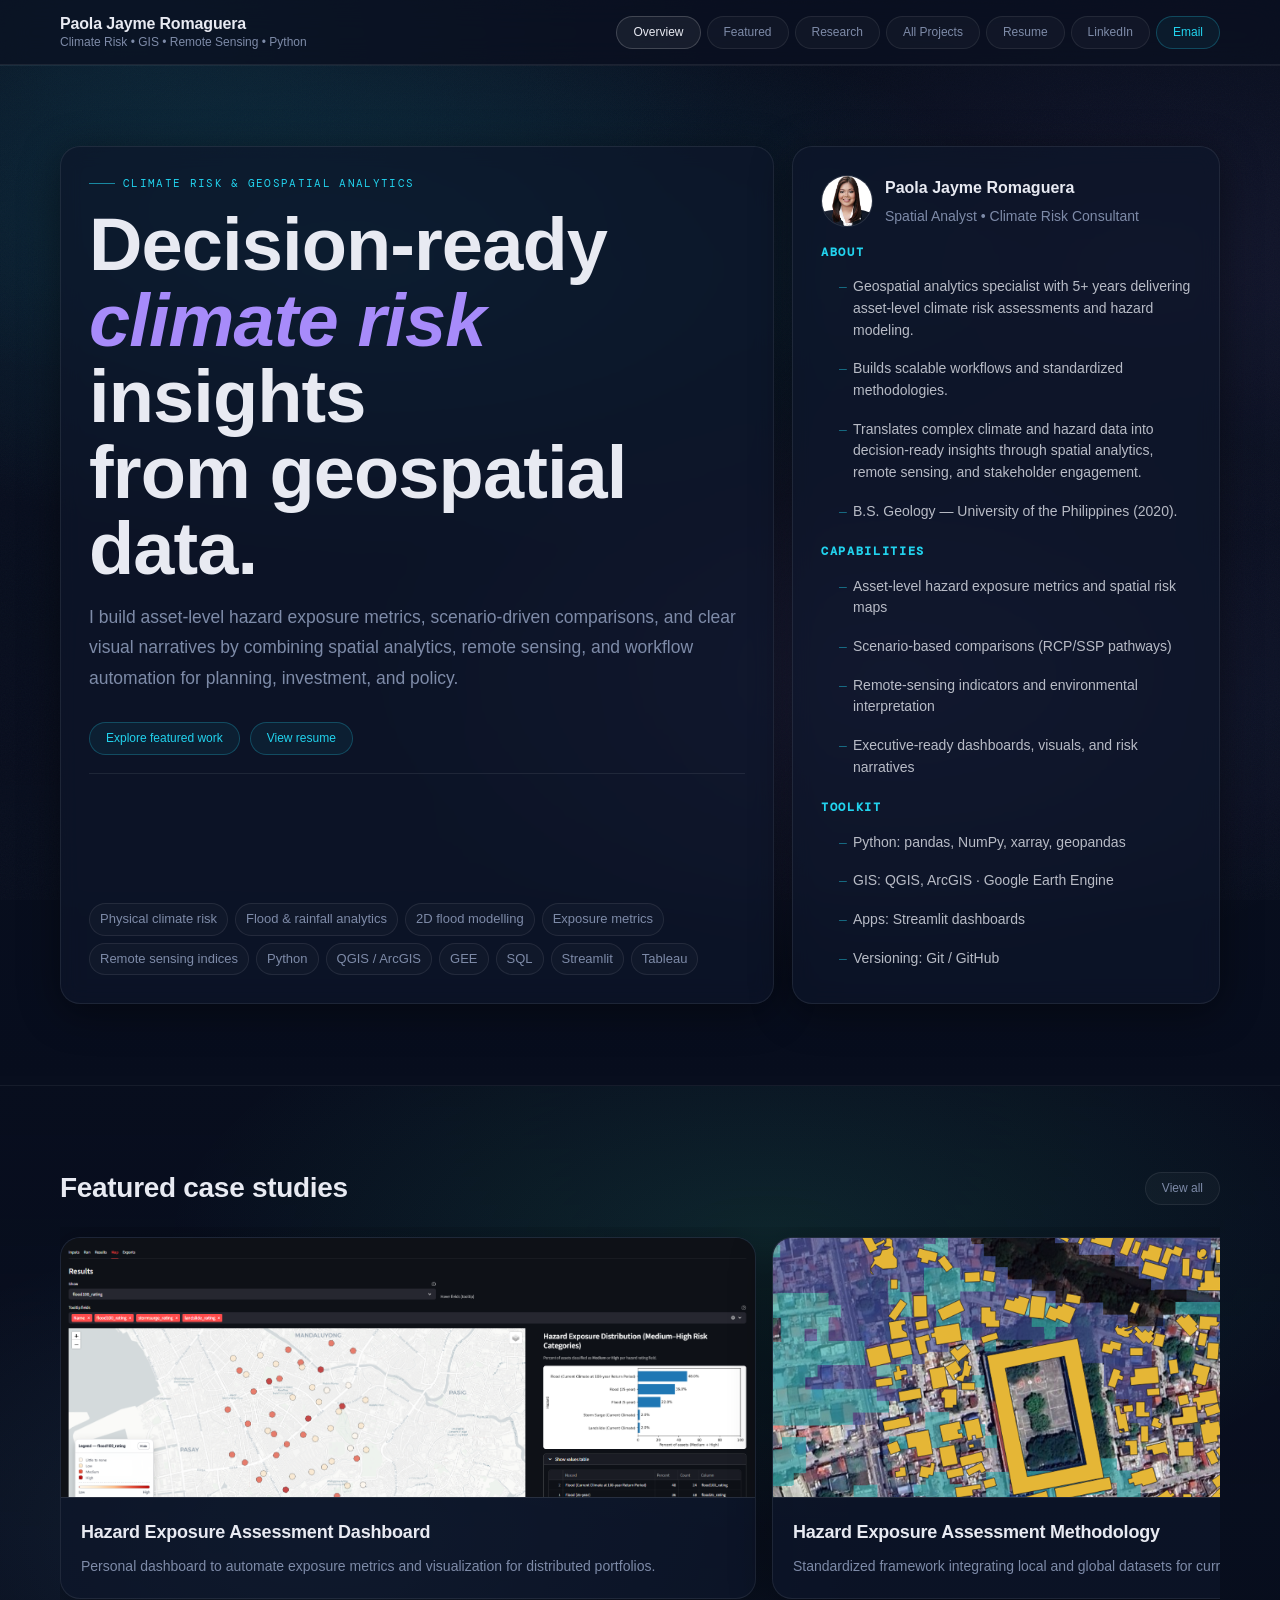
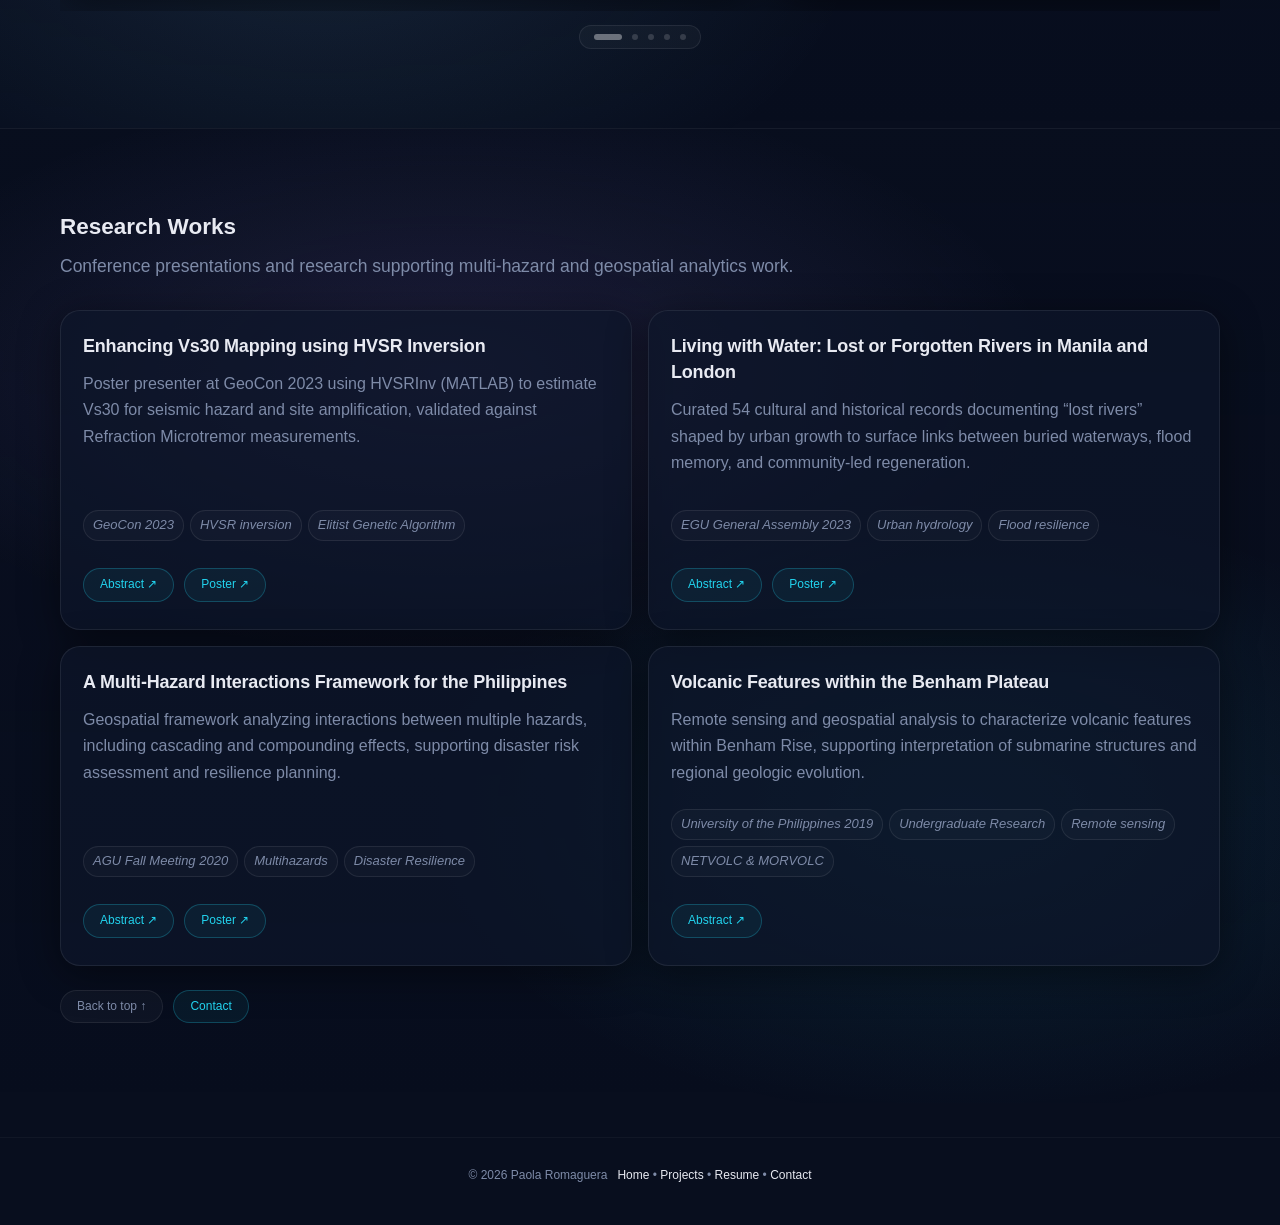
==== commit 07664386: "changed footer" ====
--- a/index.html
+++ b/index.html
@@ -825,13 +825,14 @@
     </main>
 
     <footer class="footer">
-      <div class="wide footer-inner">
+      <div class="wide" style="display:flex;justify-content:space-between;gap:10px;flex-wrap:wrap;">
         <span>© <span id="y"></span> Paola Romaguera</span>
-        <nav aria-label="Footer navigation">
-          <a href="projects.html">Projects</a> &nbsp;·&nbsp;
-          <a href="resume.html">Resume</a> &nbsp;·&nbsp;
-          <a href="mailto:romaguera.pj@gmail.com">romaguera.pj@gmail.com</a>
-        </nav>
+        <span>
+          <a href="index.html">Home</a> •
+          <a href="projects.html">Projects</a> •
+          <a href="resume.html">Resume</a> •
+          <a href="mailto:romaguera.pj@gmail.com">Contact</a>
+        </span>
       </div>
     </footer>
 
--- a/style.css
+++ b/style.css
@@ -621,6 +621,47 @@
   background:rgba(255,255,255,.03);
 }
 
+/* ── Universal portfolio image placeholder ── */
+
+.img-placeholder {
+  width: 100%;
+  height: 320px;
+  border-radius: calc(var(--radius) - 4px);
+  border: 1px dashed rgba(255,255,255,.18);
+  background:
+    radial-gradient(900px 400px at 20% 10%, rgba(34,211,238,.08), transparent 60%),
+    radial-gradient(700px 380px at 80% 70%, rgba(167,139,250,.08), transparent 60%),
+    rgba(0,0,0,.25);
+
+  display: flex;
+  align-items: center;
+  justify-content: center;
+  text-align: center;
+}
+
+.img-placeholder-inner {
+  color: var(--muted);
+}
+
+.img-placeholder-icon {
+  font-size: 26px;
+  margin-bottom: 6px;
+}
+
+.img-placeholder-title {
+  font-weight: 600;
+  color: var(--muted);
+  font-size: 14px;
+  text-align: center;
+}
+
+.img-placeholder-sub {
+  font-size: 12px;
+  opacity: .7;
+  text-align: center;
+  color: var(--muted);
+}
+
 /* FOOTER */
 .footer{
   margin-top:34px;
